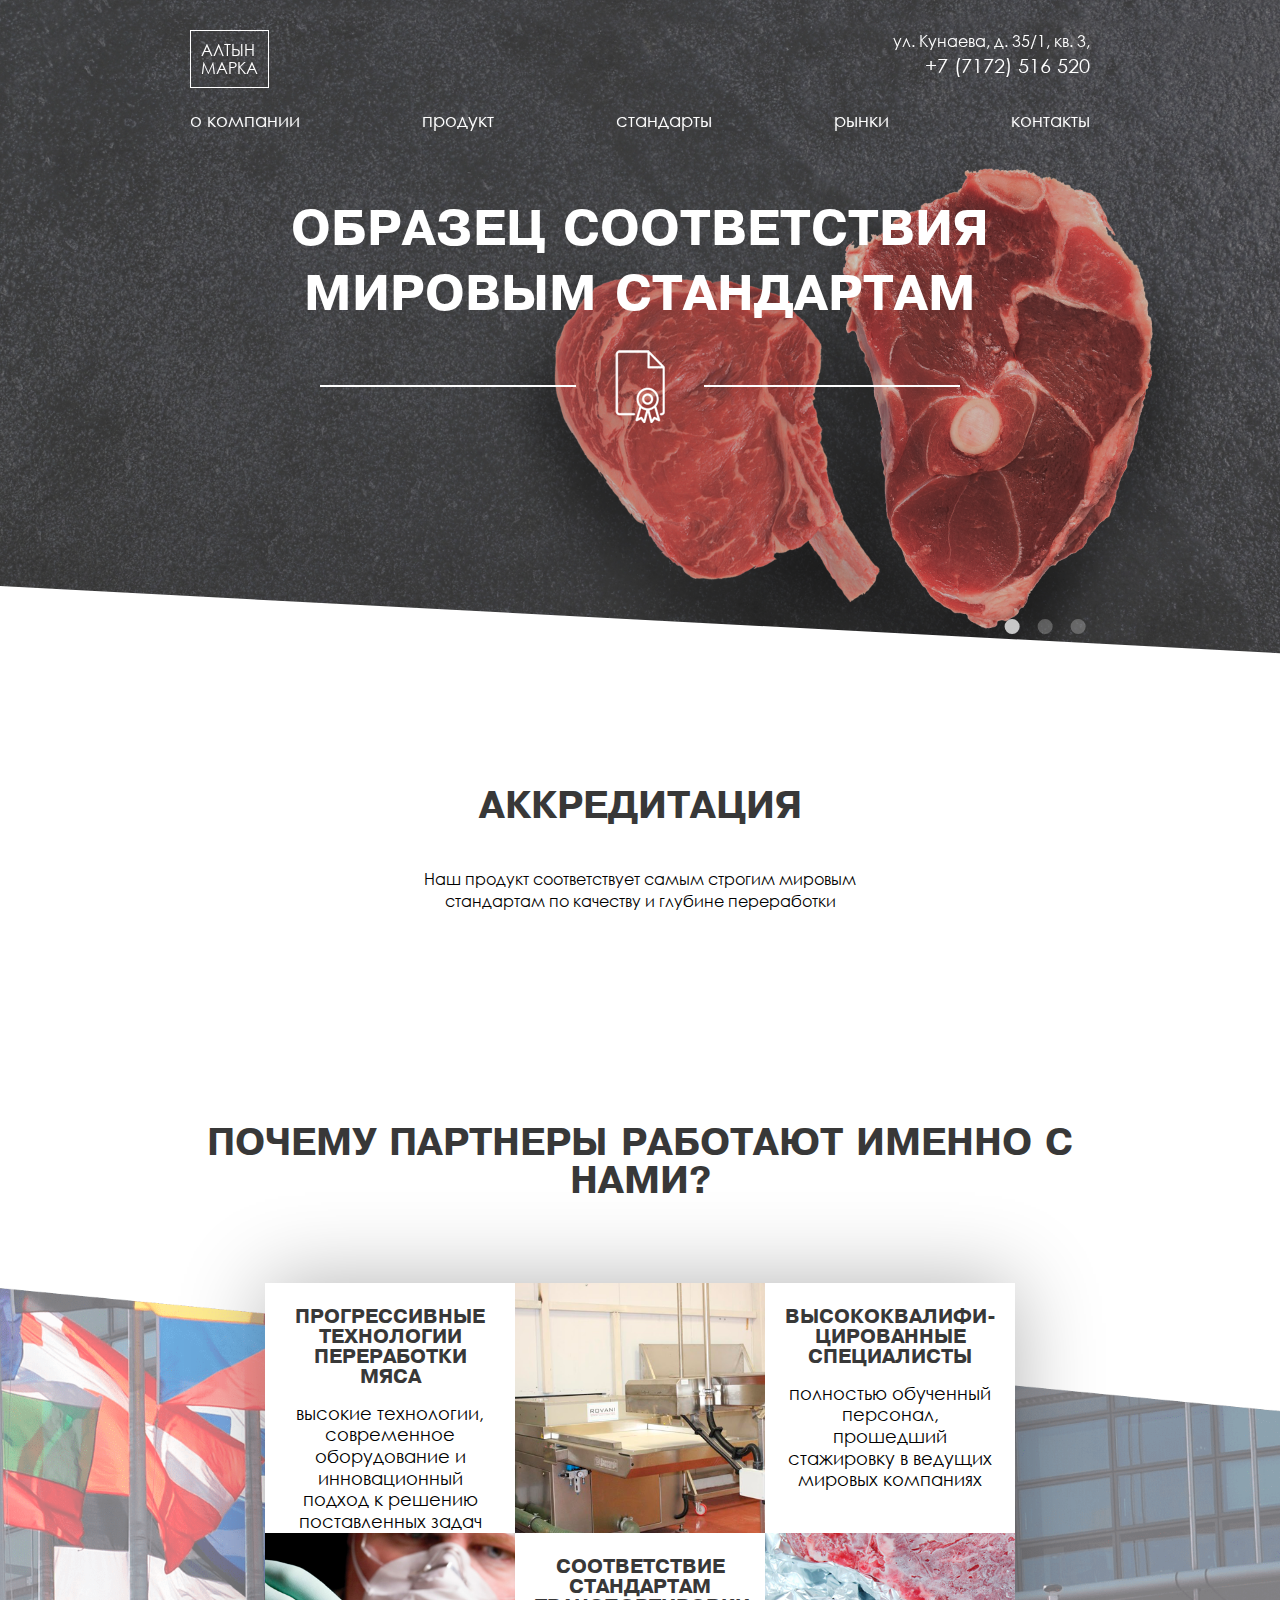
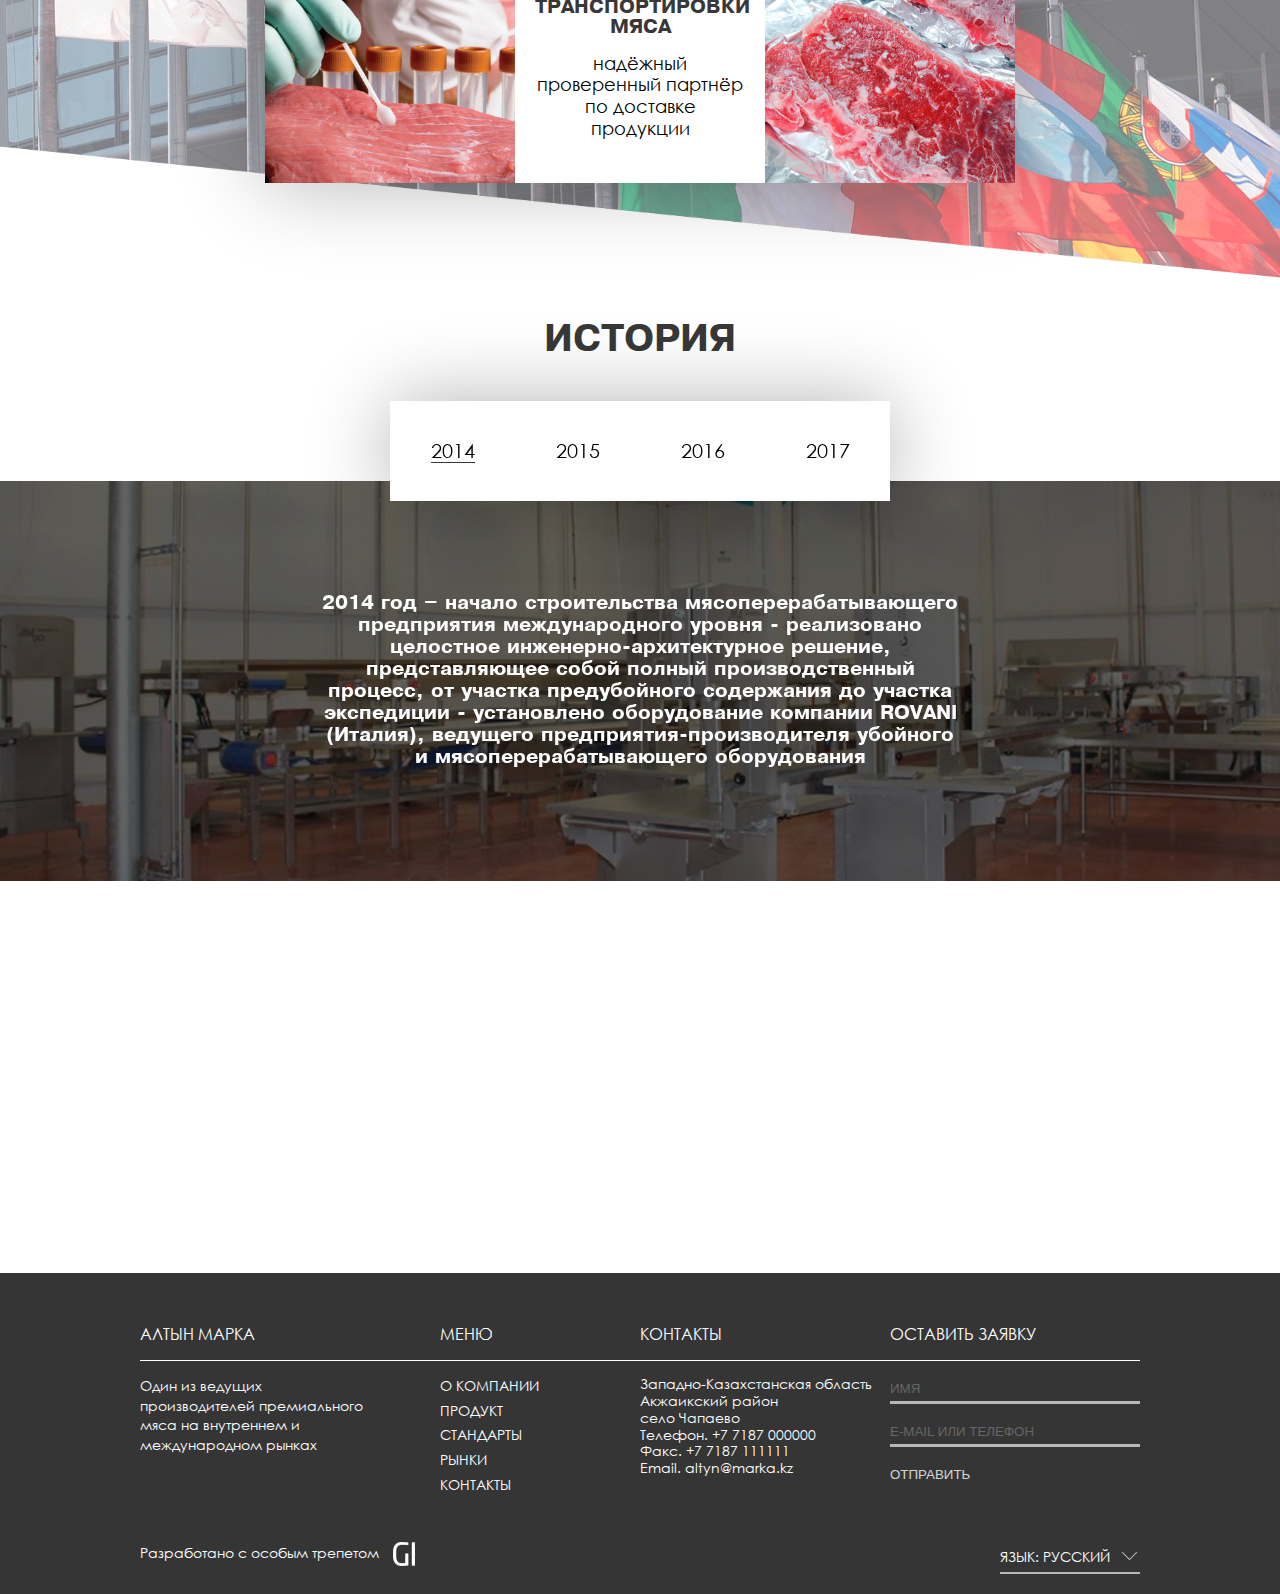
==== index.html @ d59d3e23 "stable version" ====
<!DOCTYPE html>
<!--[if lt IE 7 ]><html class="ie ie6" lang="en"> <![endif]-->
<!--[if IE 7 ]><html class="ie ie7" lang="en"> <![endif]-->
<!--[if IE 8 ]><html class="ie ie8" lang="en"> <![endif]-->
<!--[if (gte IE 9)|!(IE)]><!--><html lang="ru"> <!--<![endif]-->

<head>

	<meta charset="utf-8">

	<title>Алтын Марка</title>
	<meta name="description" content="">

	<link rel="shortcut icon" href="img/favicon/favicon.ico" type="image/x-icon">

	<meta http-equiv="X-UA-Compatible" content="IE=edge">
	<meta name="viewport" content="width=device-width, initial-scale=1, maximum-scale=1">

	<link rel="stylesheet" href="css/animate.css">
	
	<link rel="stylesheet" href="css/fonts.css">
	<link rel="stylesheet" href="css/main.css">
	<link rel="stylesheet" href="css/media.css">

	<script src="js/modernizr.js"></script>

</head>

<body>

    <div class="wrapper">
        <header>
            <div class="main-header-slider">
                <div style="background-image: url('img/main-header-bg-1.png');">
                    <h1>Образец соответствия <br>мировым стандартам</h1>
                    <div class="top-icon">
                        <div><img src="img/top-icon-1.png" alt="Образец соответствия мировым стандартам"></div>
                    </div>
                </div>
                <div style="background-image: url('img/main-header-bg-3.png');">
                    <h1>Естественные степные условия <br>разведения скота</h1>
                    <div class="top-icon">
                        <div><img src="img/top-icon-2.png" alt="Естественные степные условия разведения скота"></div>
                    </div>
                </div>
                <div style="background-image: url('img/main-header-bg-2.png');">
                    <h1>Свежеохлажденная ягнятина <br>в вакуумной упаковке и <br>европаллетах</h1>
                    <div class="top-icon">
                        <div><img src="img/top-icon-3.png" alt="Свежеохлажденная ягнятина в вакуумной упаковке и европаллетах"></div>
                    </div>
                </div>
            </div>
            <div class="main-header-panel">
                <div class="middle">
                    <div class="menu-wrap">
                        <nav class="mobile-menu">
                            <ul>
                                <li><a href="about.html">о компании</a></li>
                                <li><a href="product.html" class="active">продукт</a></li>
                                <li><a href="standards.html">стандарты</a></li>
                                <li><a href="exports.html">рынки</a></li>
                                <li><a href="contacts.html">контакты</a></li>
                            </ul>
                        </nav>
                    </div>
                    <div class="top-line clearfix">
                        <div class="top-mobile-btn"><a href="#" class="burger"></a></div>
                        <div class="top-logo">
                            <a href="index.html" class="logo">Алтын <br>Марка</a>
                        </div>
                        <div class="top-contacts">
                            <adress>
                                <span>ул. Кунаева, <span>д. 35/1, кв. 3,</span></span>
                                <span class="top-phone">+7 (7172) 516 520</span>
                            </adress>
                        </div>
                    </div>
                    <nav class="top-menu desk-menu">
                        <ul>
                            <li><a href="about.html">о компании</a></li>
                            <li><a href="product.html">продукт</a></li>
                            <li><a href="standards.html">стандарты</a></li>
                            <li><a href="exports.html">рынки</a></li>
                            <li><a href="contacts.html">контакты</a></li>
                        </ul>
                    </nav>
                    <!--
                    <div class="button-top"><a href="#" class="button">Каталог</a></div>
                    -->
                </div>
            </div>
        </header>
        <section class="accr">
            <h2>Аккредитация</h2>
            <div class="middle">
                <div class="our-product">
                    <p>Наш продукт соответствует самым строгим мировым стандартам по качеству и глубине переработки</p>
                    <a href="standards.html" class="button white-button wow bounceInUp">Посмотреть</a>
                </div>
            </div>
        </section>
        <section class="whywe">
            <div class="middle">
                <h2>Почему партнеры работают именно с нами?</h2>
            </div>
            <div class="whywe-bg">
                <div class="reasons clearfix">
                    <div class="white-item">
                        <h3>Прогрессивные 
                            технологии 
                            переработки мяса</h3>
                        <p>высокие технологии, современное оборудование и инновационный подход к решению поставленных задач</p>
                    </div>
                    <div class="pic-item"><img src="img/reason-1.png" alt="Единственный на рынке"></div>
                    <div class="white-item">
                        <h3>Высококвалифи-
                            цированные 
                            специалисты</h3>
                        <p>полностью обученный персонал, прошедший стажировку в ведущих мировых компаниях</p>
                    </div>
                    <div class="pic-item"><img src="img/reason-2.png" alt="Экологичность"></div>
                    <div class="white-item">
                        <h3>Соответствие 
                            стандартам 
                            транспортировки 
                            мяса</h3>
                        <p>надёжный проверенный партнёр по доставке продукции
                        </p>
                    </div>
                    <div class="pic-item"><img src="img/reason-3.png" alt="Контроль качества"></div>
                </div>
            </div>
        </section>
        <!--
        <section class="partners">
            <h2>Партнеры</h2>
            <div class="partners-slider-box">
                <div class="partners-slider">
                    <div><img src="img/partners-logo-test.png" alt=""><div class="comp-name"><div><span>Global Innovations</span></div></div></div>
                    <div><img src="img/partners-logo-test.png" alt=""><div class="comp-name"><div><span>Global Innovations</span></div></div></div>
                    <div><img src="img/partners-logo-test.png" alt=""><div class="comp-name"><div><span>Global Innovations</span></div></div></div>
                    <div><img src="img/partners-logo-test.png" alt=""><div class="comp-name"><div><span>Global Innovations</span></div></div></div>
                    <div><img src="img/partners-logo-test.png" alt=""><div class="comp-name"><div><span>Global Innovations</span></div></div></div>
                    <div><img src="img/partners-logo-test.png" alt=""><div class="comp-name"><div><span>Global Innovations</span></div></div></div>
                    <div><img src="img/partners-logo-test.png" alt=""><div class="comp-name"><div><span>Global Innovations</span></div></div></div>
                    <div><img src="img/partners-logo-test.png" alt=""><div class="comp-name"><div><span>Global Innovations</span></div></div></div>
                </div>
            </div>
        </section>
        -->
        <section class="history">
            <h2>История</h2>
            <div class="history-slider-box">
                <div class="history-slider">
                    <div style="background-image: url('img/history-2014.jpg');"><div><span>2014 год – начало строительства мясоперерабатывающего предприятия международного уровня
- реализовано целостное инженерно-архитектурное решение, представляющее собой полный производственный процесс, от участка предубойного содержания до участка экспедиции
- установлено оборудование компании ROVANI (Италия), ведущего предприятия-производителя убойного и мясоперерабатывающего оборудования
</span></div></div>
                    <div style="background-image: url('img/history-2015.jpg');"><div><span>Бойня ягнятины мощностью 1400 голов в сутки была запущена в марте 
2015 года и стала крупнейшей в Центральной Азии
- наш проект не имеет аналогов в Центральной Азии по технологической оснащённости, эффективности, уровню ветеринарного контроля, биологической и промышленной безопасности
- мы сосредоточились на нескольких ключевых направлениях: обучении и развитии персонала для повышения его эффективности, внедрение новой производственной системы, в основе которой лежит принцип непрерывных улучшений

</span></div></div>
                    <div style="background-image: url('img/history-2016.jpg');"><div><span>2016 год – Запуск собственного бренда мясной продукции – «Алтын марка©»
- дальнейшее развитие бренда
- расширение присутствия Компании, выход на новые экспортные рынки


</span></div></div>
                    <div style="background-image: url('img/history-2017.jpg');"><div><span>	Дальнейшее развитие производства
- продолжение реализации стратегии последовательного повышения глубины переработки и увеличения производства продукции 
с высокой добавленной стоимостью
- создание собственных откормочных площадок и репродукторов, которые должны оказать долгосрочное важнейшее влияние на развитие племенной базы экологического мясного овцеводства



</span></div></div>
                </div>
            </div>
        </section>
        <section class="skidka">
            <div class="middle wow pulse" data-wow-iteration="3">
                <p>При заказе стоимостью 20 000 тнг, <br>дарим Вам скидку <br>на следующий заказ 5% <br><br>+7 (7172) 516 520</p>
            </div>
        </section>
        <footer>
            <div class="footer-wrapper">
                <div class="bottom-line clearfix">
                    <div class="footer-box name-box footer-box-hidden">
                        <h4>Алтын марка</h4>
                        <p>Один из ведущих производителей премиального мяса на внутреннем и международном рынках</p>
                    </div>
                    <div class="footer-box menu-box">
                        <h4>Меню</h4>
                        <nav class="bottom-menu desk-menu">
                            <ul>
                                <li><a href="about.html">о компании</a></li>
                                <li><a href="product.html">продукт</a></li>
                                <li><a href="standards.html">стандарты</a></li>
                                <li><a href="exports.html">рынки</a></li>
                                <li><a href="contacts.html">контакты</a></li>
                            </ul>
                        </nav>
                    </div>
                    <div class="footer-box cont-box">
                        <h4>Контакты</h4>
                        <address>
                            Западно-Казахстанская область <br>
                            Акжаикский район <br>
                            село Чапаево <br>
                            Телефон. +7 7187 000000 <br>
                            Факс. +7 7187 111111 <br>
                            Email. altyn@marka.kz
                        </address>
                    </div>
                    <div class="footer-box form-box footer-box-hidden">
                        <h4>Оставить заявку</h4>
                        <input type="text" placeholder="ИМЯ">
                        <input type="text" placeholder="E-MAIL ИЛИ ТЕЛЕФОН">
                        <input type="submit" value="ОТПРАВИТЬ">
                    </div>

                </div>
               <div class="created-line clearfix">
                    <div class="created-line-box-left">Разработано с особым трепетом <a href="http://ginnova.kz"><img src="img/gi-logo.png" alt="Разработано с особым трепетом. Global Innovationsmain"></a></div>
                    <div class="created-line-box-right">
                        <div class="select-lang">
                            <span class="select-lang-tick">
                                 <div class="select-lang-menu">
                                     <div class="language-menu">Русский</div>
                                     <div class="language-menu">English</div>
                                 </div>
                                    <div class="selected-language">Язык: русcкий</div>
                            </span>
                        </div>
                    </div>
                </div>
            </div>
        </footer>
    </div>

    <div class="loader">
        <div class="loader_inner"></div>
    </div>
	<!--[if lt IE 9]>
	<script src="js/es5-shim.min.js"></script>
	<script src="js/html5shiv.min.js"></script>
	<script src="js/html5shiv-printshiv.min.js"></script>
	<script src="js/respond.min.js"></script>
	<![endif]-->

	<script src="js/jquery-1.11.2.min.js"></script>
    <script src="js/slick.min.js"></script>
    <script src="js/wow.min.js"></script>
    <script>new WOW().init();</script>
	<script src="js/common.js"></script>
	<script src="js/selectlanguage.js"></script>
	
</body>
</html>
---- css/fonts.css ----
@font-face {
	font-family: "Century Gothic";
	src: url("../fonts/GOTHIC.ttf") format("truetype");
	font-style: normal;
	font-weight: normal;
}
@font-face {
	font-family: "Pragmatica Bold";
	src: url("../fonts/Pragmatica Bold.ttf") format("truetype");
	font-style: normal;
	font-weight: normal;
}
---- css/main.css ----
html, body, div, span, applet, object, iframe,
h1, h2, h3, h4, h5, h6, p, blockquote, pre,
a, abbr, acronym, address, big, cite, code,
del, dfn, em, img, ins, kbd, q, s, samp,
small, strike, strong, sub, sup, tt, var,
b, u, i, center,
dl, dt, dd, ol, ul, li,
fieldset, form, label, legend,
table, caption, tbody, tfoot, thead, tr, th, td,
article, aside, canvas, details, embed,
figure, figcaption, footer, header, hgroup,
menu, nav, output, ruby, section, summary,
time, mark, audio, video {
	margin: 0;
	padding: 0;
	border: 0;
	font-size: 100%;
	font: inherit;
	vertical-align: baseline;
}
/* HTML5 display-role reset for older browsers */
article, aside, details, figcaption, figure,
footer, header, hgroup, menu, nav, section {
	display: block;
}
ol, ul {
	list-style: none;
}
blockquote, q {
	quotes: none;
}
blockquote:before, blockquote:after,
q:before, q:after {
	content: '';
	content: none;
}
table {
	border-collapse: collapse;
	border-spacing: 0;
}
*::-webkit-input-placeholder {
	color: #666;
	opacity: 1;
}
*:-moz-placeholder {
	color: #666;
	opacity: 1;
}
*::-moz-placeholder {
	color: #666;
	opacity: 1;
}
*:-ms-input-placeholder {
	color: #666;
	opacity: 1;
}

html.js .loader {
	background: none repeat scroll 0 0 #ffffff;
	bottom: 0;
	height: 100%;
	left: 0;
	position: fixed;
	right: 0;
	top: 0;
	width: 100%;
	z-index: 9999;
}
html.js .loader_inner {
	background: #fff url("../img/preloader.gif") no-repeat center center;
	background-size: cover;
	height: 128px;
	width: 128px;
	margin-top: -64px;
	margin-left: -64px;
	left: 50%;
	top: 50%;
	position: fixed;
}

body {
	font-family: sans-serif;
	font-size: 100%;
	min-width: 278px;
	position: relative;
	line-height: 1.4;
	font-family: "Century Gothic", sans-serif;
	overflow-x: hidden;
}
/* Clearfix hack by Nicolas Gallagher: http://nicolasgallagher.com/micro-clearfix-hack/ */
.clearfix:before,
.clearfix:after {
	display: table;
	content: " ";
}
.clearfix:after {
	clear: both;
}

/*Start Main Styles*/
h1 {
	color:#fff;
	text-align: center;
	text-transform: uppercase;
	font-family:"Pragmatica Bold", Helvetica, sans-serif;
	font-size:50px;
	line-height: 1.3;
}
h2 {
	font-size: 38px;
	color: #383838;
	margin: 40px 0;
	line-height:1;
	text-align: center;
	text-transform: uppercase;
	font-family:"Pragmatica Bold", Helvetica, sans-serif;
}
h3 {
    font-size: 20px;
    font-family:"Pragmatica Bold", Helvetica, sans-serif;
    line-height: 1;
    text-transform: uppercase;
    margin:20px 0;
    color: #383838;
}
header {
	position: relative;
}
.middle {
	max-width:900px;
	margin: 0 auto;
    padding: 0 20px;
	position: relative;
	z-index: 1;
}
.wrapper {
	width: 100%;
}
.main-header-panel	{
	position:absolute;
    top: 0;
    left: 0;
    width: 100%;
    height: 100%;
    z-index:10;
    overflow: hidden;
}
.main-header-panel::after {
    content:'';
    width: 110%;
    height: 500px;
    position: absolute;
    bottom: -420px;
    transform: rotate(3deg);
    left: -5%;
    background-color: #fff;
}
.top-line {
	padding-top: 30px;
    position: relative;
    z-index: 20;
}
.top-logo {
	width: 20%;
	float: left;
    position: relative;
    z-index: 1;
}
.top-contacts {
	width: 80%;
	float: left;
	text-align: right;
    -webkit-box-sizing: border-box;
    -moz-box-sizing: border-box;
    box-sizing: border-box;
}
.logo {
	display: inline-block;
	text-decoration: none;
	line-height: 18px;
	padding:10px;
	border:1px solid #fff;
	color: #fff;
	text-transform: uppercase;
}
.top-contacts {
	color:#fff;
}
.top-contacts span {
	display: block;
}
.top-contacts span span{
    display: inline-block;
}
.top-phone {
	font-size: 20px;
    color: #fff;
    text-decoration: none;
}
.top-menu {
	margin: 20px auto 60px;
}
nav.top-menu ul {
	display: -webkit-box;
	display: -moz-box;
	display: -ms-flexbox;
	display: -webkit-flex;
	display: flex;
	justify-content: space-between;
}
nav.top-menu ul li {
	display: inline-block;
}
nav.top-menu a{
	color: #ffffff;
	text-decoration: none;
	font-size: 18px;
    position: relative;
    display: inline-block;
    outline: none;
    text-shadow: 0 0 1px rgba(255,255,255,0.3);
}
nav a:hover,
nav a:focus {
    outline: none;
}
/* Effect 1: Brackets */
nav.desk-menu a::before,
nav.desk-menu a::after {
    display: inline-block;
    opacity: 0;
    -webkit-transition: -webkit-transform 0.3s, opacity 0.2s;
    -moz-transition: -moz-transform 0.3s, opacity 0.2s;
    transition: transform 0.3s, opacity 0.2s;
}
nav.desk-menu a::before {
    position: absolute;
    content: '[';
    -webkit-transform: translateX(5px);
    -moz-transform: translateX(5px);
    transform: translateX(5px);
}
nav.desk-menu a::after {
    position: absolute;
    content: ']';
    -webkit-transform: translateX(-10px);
    -moz-transform: translateX(-10px);
    transform: translateX(-10px);
}
nav.desk-menu a:hover::before,
nav.desk-menu a:focus::before {
    opacity: 1;
    -webkit-transform: translateX(-15px);
    -moz-transform: translateX(-15px);
    transform: translateX(-15px);
}
nav.desk-menu a:hover::after,
nav.desk-menu a:focus::after {
    opacity: 1;
    -webkit-transform: translateX(5px);
    -moz-transform: translateX(5px);
    transform: translateX(5px);
}
.top-icon {
	margin: 20px 0;
	text-align: center;
	position: relative;
}
.top-icon>div::before, .top-icon>div::after {
	content: '';
	width:20%;
	height:2px;
	background-color: #ffffff;
	position: absolute;
	top:48%;
	left:25%;
}
.top-icon>div::after {
	left:auto;
	right:25%;
}
.top-icon img {
	vertical-align: bottom;
}
.button {
	min-width: 150px;
	max-width: 200px;
	display: block;
	margin: 0 auto;
	text-align: center;
	text-decoration: none;
	padding: 12px 0;
	border: 1px solid #fff;
	font-size: 18px;
	line-height: 1;
	background: #fff;
	color: #37474f;
	vertical-align: middle;
	position: relative;
	z-index: 1;
	-webkit-backface-visibility: hidden;
	-moz-osx-font-smoothing: grayscale;
	overflow: hidden;
	-webkit-transition: color 0.3s;
	transition: color 0.3s;
}
.button::before,
.button::after {
	content: '';
	position: absolute;
	height: 100%;
	width: 100%;
	bottom: 100%;
	left: 0;
	z-index: -1;
	-webkit-transition: -webkit-transform 0.3s;
	transition: transform 0.3s;
	-webkit-transition-timing-function: cubic-bezier(0.75, 0, 0.125, 1);
	transition-timing-function: cubic-bezier(0.75, 0, 0.125, 1);
}
.button::before {
	background: rgba(56,56,57,.5);
}
.button::after {
	background: #383839;
}
.button:hover {
	color: #fff;
}
.button:hover::before,
.button:hover::after {
	-webkit-transform: translate3d(0, 100%, 0);
	transform: translate3d(0, 100%, 0);
}
.button:hover::after {
	-webkit-transition-delay: 0.175s;
	transition-delay: 0.175s;
}
.white-button {
	border-color:#37474f;
	margin:40px auto;
}
.accr {
	padding:50px 0;
}
.our-product {
	width:450px;
	margin: 0 auto;
	text-align: center;
}
.whywe {
	position: relative;
}
.whywe h2 {
	margin: 40px 0 80px;
}
.whywe-bg {
	background: #fff url("../img/whywe-bg.png") no-repeat center;
	-webkit-background-size:cover;
	background-size:cover;
	height: 600px;
	z-index: 0;
	width:100%;
}
.reasons {
	width: 750px;
	margin: 0 auto;
	box-shadow: 0 0px 80px 0 rgba(0, 0, 0, .3);
}
.white-item, .pic-item {
	float: left;
	width:250px;
	height:250px;
	text-align: center;
	-webkit-box-sizing: border-box;
	-moz-box-sizing: border-box;
	box-sizing: border-box;
}
.white-item {
	background-color: #ffffff;
	padding: 25px 20px;
}
.white-item h3 {
	color: #383838;
	font-size:20px;
	font-family:"Pragmatica Bold", Helvetica, sans-serif;
	text-transform: uppercase;
	line-height: 1;
	margin:0 0 15px 0;
}
.white-item p {
	line-height: 1.2;
	font-size: 18px;
}
.pic-item img {
	max-width:100%;
}
.partners {
	margin: 100px 0 150px;
}

/*slick*/
.partners-slider-box {
	width: 600px;
	margin: 0 auto;
}

.slick-next, .slick-prev{
    display: none !important;
}
.slick-next:after, .slick-prev:after{
    display: none !important;
}

button.slick-prev, button.slick-next {
	width: 70px;
	height: 120px;
	position: absolute;
	left: -70px;
	top:0;
	background: none;
	text-indent: -9999px;
	overflow: hidden;
	cursor: pointer;
	outline: none;
	border: none;
}
button.slick-next {
	left:auto;
	right:-70px;
}
button.slick-prev::after,
button.slick-next::after {
	content:'';
	display: block;
	position: absolute;
	top: calc(50% - 15px);
	left:10px;
	width: 30px;
	height:30px;
	border-left:2px solid #383838;
	border-bottom:2px solid #383838;
	-webkit-transform: rotate(45deg);
	-moz-transform: rotate(45deg);
	-ms-transform: rotate(45deg);
	-o-transform: rotate(45deg);
	transform: rotate(45deg);
}
button.slick-next::after {
	left:auto;
	right: 10px;
	border-left:none;
	border-bottom:none;
	border-top:2px solid #383838;
	border-right:2px solid #383838;
}
.slick-slider {
	position: relative;
	display: block;
	box-sizing: border-box;
	-webkit-user-select: none;
	-moz-user-select: none;
	-ms-user-select: none;
	user-select: none;
	-webkit-touch-callout: none;
	-khtml-user-select: none;
	-ms-touch-action: pan-y;
	touch-action: pan-y;
	-webkit-tap-highlight-color: transparent;
}
.slick-list {
	position: relative;
	display: block;
	overflow: hidden;
	margin: 0;
	padding: 0;
}
.slick-list:focus {
	outline: none;
}
.slick-list.dragging {
	cursor: pointer;
	cursor: hand;
}
.slick-slider .slick-track,
.slick-slider .slick-list {
	-webkit-transform: translate3d(0, 0, 0);
	-moz-transform: translate3d(0, 0, 0);
	-ms-transform: translate3d(0, 0, 0);
	-o-transform: translate3d(0, 0, 0);
	transform: translate3d(0, 0, 0);
}
.slick-track {
	position: relative;
	top: 0;
	left: 0;
	display: block;
}
.slick-track:before,
.slick-track:after {
	display: table;
	content: '';
}
.slick-track:after {
	clear: both;
}
.slick-loading .slick-track {
	visibility: hidden;
}
.comp-name {
	opacity:0;
	position: absolute;
	top:0;
	left:0;
	width:100%;
	height:100%;
	color:#fff;
	padding: 15px;
	line-height: 1.2;
	-webkit-box-sizing: border-box;
	-moz-box-sizing: border-box;
	box-sizing: border-box;
	background-color: rgba(0,0,0,.6);
	-webkit-transition: all .3s;
	-moz-transition: all .3s ;
	-ms-transition: all .3s ;
	-o-transition: all .3s ;
	transition: all .3s ;
}
.comp-name>div {
	border:1px solid #fff;
	height: 100%;
	display: -webkit-box;
	display: -moz-box;
	display: -ms-flexbox;
	display: -webkit-flex;
	display: flex;
	align-items: center;
    justify-content:center;
}
.slick-slide {
	position: relative;
	display: none;
	float: left;
	min-height: 1px;
	border: 1px solid #383838;
	margin: 0 5px;
	height: 120px;
	text-align: center;
	cursor: pointer;
}
.slick-slide:hover .comp-name {
	opacity: 1;
}
.slick-slide img {
	display: block;
	margin: 0 auto;
}
.slick-slide.slick-loading img {
	display: none;
}
.slick-slide.dragging img {
	pointer-events: none;
}
.slick-initialized .slick-slide {
	display: block;
}
.slick-loading .slick-slide {
	visibility: hidden;
}
.slick-arrow.slick-hidden {
	display: none;
}
.slick-dots {
	width: 500px;
	height:100px;
	position: absolute;
	top: 0;
	left: calc(50% - 250px);
	background: #fff;
	box-shadow: 0 0px 80px 0 rgba(0, 0, 0, .3);
	display: -webkit-box;
	display: -moz-box;
	display: -ms-flexbox;
	display: -webkit-flex;
	display: flex !important;
	justify-content:space-around;
	align-items: center;
}
.slick-dots li {
    position: relative;
}
.slick-dots li button {
	background: none;
	border:0;
	outline:0;
	cursor: pointer;
	font-size: 20px;
	padding: 0;
	font-family:"Century Gothic", sans-serif;
}
.main-header-slider .slick-dots {
    bottom: 50px;
    top: auto;
    right: calc(50% - 450px);
    left: auto;
    width: 100px;
    height: 50px;
    background: none;
    box-shadow: none;
    z-index: 100;
}
.main-header-slider .slick-dots li button {
    font-size: 0;
    line-height: 0;
    display: block;
    width: 20px;
    height: 20px;
    padding: 5px;
    cursor: pointer;
    color: transparent;
    border: 0!important;
    outline: none;
    background: transparent;
}
.main-header-slider .slick-dots li button::before {
    font-size: 50px;
    line-height: 20px;
    position: absolute;
    top: 0px;
    left: 0px;
    width: 20px;
    height: 20px;
    content: "•";
    text-align: center;
    opacity: 0.25;
    color: white;
    -webkit-font-smoothing: antialiased;
}
.main-header-slider .slick-dots li.slick-active button:before {
    opacity: .75;
}
.slick-dots li.slick-active button{
    border-bottom:1px solid #383838;
}
.history-slider {
	padding-top: 80px;
}
.history-slider .slick-slide {
    margin: 0;
    border: none;
    background-position: center center;
    -webkit-background-size: cover;
    background-size: cover;
    height: 400px;
    cursor: auto;
}
.history-slider .slick-slide img{
	display: inline-block;
	margin: 0 auto;
	width: 100%;
	vertical-align: bottom;
}
.history-slider .slick-slide>div{
	position: absolute;
	top:0;
	left: 25%;
	width:50%;
	height:100%;
	display: -webkit-box;
	display: -moz-box;
	display: -ms-flexbox;
	display: -webkit-flex;
	display: flex;
	justify-content: center;
	align-items: center;
}
.history-slider .slick-slide>div span{
	color:#fff;
	line-height: 1.1;
	font-size: 20px;
	font-family:"Pragmatica Bold", Helvetica, sans-serif;
}
.history-slider button.slick-prev {
    left:26%;
    top:-10px;
}
.history-slider button.slick-next {
    right:26%;
    top:-10px;
}
.main-header-slider .slick-slide{
    margin: 0;
    border:none;
    background-position: center center;
    -webkit-background-size:cover;
    background-size:cover;
    height:700px;
    cursor:auto;
}
.main-header-slider h1 {
    margin: 200px 0 20px;
}
.main-header-panel .button {
    margin:380px auto 0;
}
/*history section*/
.skidka {
	padding: 100px 0;
}
.skidka p{
	color: #383838;
	text-align: center;
	font-size: 32px;
	line-height: 1.2;
	font-family:"Pragmatica Bold", Helvetica, sans-serif;
}
footer {
	background-color: #353535;
}
.footer-wrapper {
    width: 90%;
    max-width: 1000px;
    margin: 0 auto;
    padding: 50px 0 0;
    color:#fff;
}
.footer-wrapper h4{
    color:#fff;
    text-transform: uppercase;
    display: block;
    border-bottom: 1px solid #fff;
    padding-bottom: 15px;
    margin-bottom: 15px;
}
.footer-box {
    float: left;
    width:25%;
}
.name-box {
    width: 30%;
}
.menu-box {
    width: 20%;
}
.name-box p{
    font-size: 14px;
    padding-right: 70px;
}
.cont-box address{
    font-size: 14px;
    line-height:1.2em;
}
nav.bottom-menu a {
    color:#fff;
    text-decoration: none;
    text-transform: uppercase;
    display: block;
    margin-bottom: 5px;
    font-size: 14px;
}
.form-box input{
    position: relative;
    width: 100%;
    background: none;
    border: none;
    outline: none;
    border-bottom: 3px solid #B8B8B8;
    padding: 5px 0;
    margin-bottom: 15px;
    color: rgba(255, 255, 255, 0.5);
}
.form-box input[type=submit] {
    border:none;
    cursor: pointer;
    text-align: left;
    color:rgba(255, 255, 255, 0.8);
}
.created-line {
    padding:40px 0 20px;
}
.created-line img {
    vertical-align: middle;
    margin-left: 10px;
}
.created-line>div {
    color: #ffffff;
    font-size: 14px;
    float: left;
    width: 50%;
}
.select-lang {
    text-align: right;
    width: 100%;
    position: relative;
}




.select-lang-tick{
    position: relative;
}
.select-lang-menu{
    position: absolute;
    
    display: none;
    
    top: -40px;
    text-align: center;
    
    width: 140px;
    height: 40px;
    background: #353535;
    
    border: 2px solid #666; 
    
}



.select-lang-tick:after {
    content:'';
    width:10px;
    height:10px;
    position: absolute;
    right:5px;
    top:5px;
    border-left:1px solid #B8B8B8;
    border-bottom:1px solid #B8B8B8;
    -webkit-transform: rotate(-45deg);
    -moz-transform: rotate(-45deg);
    -ms-transform: rotate(-45deg);
    -o-transform: rotate(-45deg);
    transform: rotate(-45deg);
    transition: all 0.07s linear;
}
.select-lang-tick-reverse:after{
    top:12px;
    -webkit-transform: rotate(135deg);
    -moz-transform: rotate(135deg);
    -ms-transform: rotate(135deg);
    -o-transform: rotate(135deg);
    transform: rotate(135deg);
}
.select-lang span{
    border-bottom: 2px solid #B8B8B8;
    padding: 5px 0;
    display: inline-block;
    width:140px;
    text-transform: uppercase;
    text-align: left;
    cursor: pointer;
}
.about-us-header-bg	{
    background: #fff url("../img/about-us-header-bg.png") no-repeat center bottom;
    -webkit-background-size:cover;
    background-size:cover;
    height: 700px;
}
.about-h1 {
    margin:120px 0 0;
}
.about {
    padding:100px 0;
}
.about-wrapper {
    width: 1000px;
    margin: 0 auto;
}
.about-wrapper ul {
    position: relative;
}
.about-wrapper ul::after {
    content: '';
    display: block;
    width:2px;
    height: 100%;
    position: absolute;
    left:calc(50% - 1px);
    top:0;
    background-color: #b7b7b7;
}
.about-wrapper ul li {
    font-size: 14px;
}
.left-box, .right-box {
    width:500px;
    padding:0 40px 0 0;
    position: relative;
    -webkit-box-sizing: border-box;
    -moz-box-sizing: border-box;
    box-sizing: border-box;
}
.right-box {
    padding:0 0 0 40px;
    float: right;
}
.about-img {
    width:120px;
    height:120px;
    float: left;
    box-shadow: 0 0px 50px 0 rgba(0, 0, 0, .4);
}
.about-img img {
    max-width:100%;
}
.about-descr {
    float: left;
    width:340px;
    line-height: 1;
    padding:0 0 0 15px;
    -webkit-box-sizing: border-box;
    -moz-box-sizing: border-box;
    box-sizing: border-box;
}
.about-descr h3 {
    font-family:"Pragmatica Bold", Helvetica, sans-serif;
    font-size: 19px;
    margin-bottom: 10px;
    color:#000;
    text-transform: uppercase;
}
.left-box .about-descr {
    text-align: right;
    padding:0 15px 0 0;
    color:#535353;
}
.left-box .about-img {
    float: right;
}
.left-box .gray-circle,
.right-box .gray-circle {
    display: block;
    width:12px;
    height: 12px;
    position: absolute;
    right:-6px;
    top:0;
    background-color: #b7b7b7;
    -webkit-border-radius:50%;
    -moz-border-radius:50%;
    border-radius:50%;
}
.right-box .gray-circle {
    right: auto;
    left:-6px;
}

/* Standards styles */
.standards-header-bg	{
    background: #fff url("../img/main-header-bg-1.png") no-repeat center bottom;
    -webkit-background-size:cover;
    background-size:cover;
    height: 700px;
}
.warranty {
    background-color: #e2e2e2;
    padding: 50px;
}
.big-middle {
    max-width: 1000px;
    width: 100%;
    margin: 0 auto;
}
.warr-left {
    width: 50%;
    float: left;
    -webkit-box-sizing: border-box;
    -moz-box-sizing: border-box;
    box-sizing: border-box;
}
.warr-right {
    width: 50%;
    float: left;
}
.warr-right img {
    max-width:100%;
    vertical-align: middle;
}
.item-holder {
    display: inline-block;
    margin: 0 0 0 20px;
}
.item-holder:nth-child(1) {
    width:72px;
}
.item-holder:nth-child(2) {
    width:74px;
}
.item-holder:nth-child(3) {
    width:150px;
}
.item-holder:nth-child(4) {
    width:84px;
}
.standards {
    background-color:#ececec;
    padding:0 0 100px 0;
}
.level-1 {
    background-color:#E2E2E2;
    position: relative;
    margin-bottom: 50px;
    padding-top: 50px;
}
.l1-left {
    width: 70%;
    float: left;
}
.l1-right {
    width: 30%;
    float: left;
}
.gray-rect {
    width:50%;
    height:50px;
    position: absolute;
    bottom:-50px;
    right:0;
    background-color:#E2E2E2;
    z-index: 0;
}
.meat-box,
.tech-box {
    width:64%;
    margin-left: 30px;
    background: #C3C3C3;
    position: relative;
}
.tech-box {
    width: 38%;
}
.meat-pic,
.tech-pic {
    width:320px;
    padding:30px 0 40px 0;
    position: relative;
    left:-30px;
}
.tech-pic {
    width: 270px;
}
.standards img{
    max-width:100%;
    vertical-align:middle;
}
.meat-text {
    width: 300px;
    position: absolute;
    top: calc(50% - 115px);
    right: -180px;
}
.tech-text {
    width: 350px;
    position: absolute;
    top: calc(50% - 130px);
    right: -255px;
}
.halal-box {
    height: 340px;
    position: relative;
    z-index: 1;
}
.halal-pic {
    position: relative;
    margin-bottom: 40px;
    background-color: #c3c3c3;
}
.halal-pic:after {
    content:'';
    width:75%;
    height:20px;
    position: absolute;
    bottom: -20px;
    left:16%;
    background-color:#E2E2E2;
}
.meat-box {
    -webkit-transition: all .8s cubic-bezier(.15,.66,.29,1.02);
    -moz-transition: all .8s cubic-bezier(.15,.66,.29,1.02);
    -ms-transition: all .8s cubic-bezier(.15,.66,.29,1.02);
    -o-transition: all .8s cubic-bezier(.15,.66,.29,1.02);
    transition: all .8s cubic-bezier(.15,.66,.29,1.02);
}
.halal-box {
    -webkit-transition: all 3s cubic-bezier(.29,.85,.26,.94);
    -moz-transition: all 3s cubic-bezier(.29,.85,.26,.94);
    -ms-transition: all 3s cubic-bezier(.29,.85,.26,.94);
    -o-transition: all 3s cubic-bezier(.29,.85,.26,.94);
    transition: all 3s cubic-bezier(.29,.85,.26,.94);
}
.tech-box {
    -webkit-transition: all 1s cubic-bezier(.15,.66,.29,1.02);
    -moz-transition: all 1s cubic-bezier(.15,.66,.29,1.02);
    -ms-transition: all 1s cubic-bezier(.15,.66,.29,1.02);
    -o-transition: all 1s cubic-bezier(.15,.66,.29,1.02);
    transition: all 1s cubic-bezier(.15,.66,.29,1.02);
}
.standards h3 {
    font-weight: bold;
    font-size:20px;
    margin-bottom: 20px;
    text-transform: uppercase;
}
.features {
    background-color: #ececec;
    text-align: center;
    padding:100px 0;
}
.features div {
    -webkit-box-sizing: border-box;
    -moz-box-sizing: border-box;
    box-sizing: border-box;
}
.features h4 {
    font-weight: bold;
    margin-bottom: 20px;
}
.conditions {
    float: left;
    width: 50%;
    padding: 0 10px;
}
.charac {
    float: left;
    width: 50%;
    padding: 0 10px;
    border-left:2px solid #C3C3C3;
}
/* Products styles */
.product-header-bg	{
    background: #fff url("../img/main-header-bg-4.png") no-repeat center bottom;
    -webkit-background-size:cover;
    background-size:cover;
    height: 700px;
    position: relative;
}
.product-header-bg .top-icon>div::before {
    left:22%;
}
.product-header-bg .top-icon>div::after {
    right:22%;
}
.dark-panel {
    background-color: #333;
    color: #fff;
    padding:30px 50px;
    position: relative;
    top: -50px;
    left:calc(50% - 500px);
    max-width:900px;
    text-align: center;
}
.advantages {
    padding: 100px 0;
}
.advantages img{
    max-width: 100%;
    vertical-align: middle;
}
.advantage-block {
    width:1000px;
    margin:0 auto 150px;
    position: relative;
}
.advantage-block:last-child {
    margin:0 auto;
}
.advnt-txt {
    width:75%;
    margin-top: 10px;
    padding: 50px 190px 50px 50px;
    position: relative;
    -webkit-box-sizing: border-box;
    -moz-box-sizing: border-box;
    box-sizing: border-box;
}
.advnt-txt h2 {
    margin: 0 0 20px 0;
    text-align: left;
    font-size: 30px;
}
.pic-block {
    position: absolute;
    top: 10px;
    right: 20px;
    background-color: #d8d8d8;
    width:350px;
}
.pic-block img {
    display: block;
    position: relative;
    top:-20px;
    right:-20px;
}
.num-block {
    display: block;
    position: absolute;
    bottom:0;
    right:40px;
    border-right:3px solid #717171;
    border-bottom:3px solid #717171;
    width:30px;
    height:30px;
}
.num-block span{
    font-family:"Pragmatica Bold", Helvetica, sans-serif;
    font-size: 30px;
    line-height: 1em;
    display: block;
    position: absolute;
    bottom: 12px;
    right: 15px;
}
.lonely-title {
    position: absolute;
    top:-10px;
    left:50%;
    color:#ababab;
    text-transform: uppercase;
    font-size: 20px;
    font-style: italic;
}
.lines-block {
    position: absolute;
    left:0;
    right:0;
    top:0;
    bottom:0;
}
.line-1, .line-2, .line-3, .line-4, .line-dark {
    position: absolute;
    background-color: #D8D8D8;
    -webkit-transition: all .3s linear;
    -moz-transition: all .3s linear;
    -ms-transition: all .3s linear;
    -o-transition: all .3s linear;
    transition: all .3s linear;
}
.line-1 {
    width: 0;
    height: 10px;
    right:60%;
    top:0;
    overflow: hidden;
}
.line-2 {
    width:10px;
    height:0;
    left:0;
    top:0;
}
.line-3 {
    width:0;
    height:10px;
    bottom:0;
    left:0;
}
.line-4 {
    width:10px;
    height:0;
    right:0;
    bottom:0;
}
.line-dark {
    width:75px;
    height:10px;
    right:0;
    top:0;
    background-color: #717171;
}

/* Right Product styles */
.right .num-block span{
    left:15px;
}
.right .advnt-txt{
    float: right;
    padding:50px 50px 50px 190px;
}
.right .pic-block {
    left:20px;
    right:auto;
}
.right .pic-block img {
    left:-20px;
}
.right .num-block {
    left:40px;
    border-left:3px solid #717171;
    border-right:none;
}
.right .line-1 {
    left:60%;
}
.right .line-2 {
    right:0;
    left: auto;
}
.right .line-3 {
    right:0;
    left: auto;
}
.right .line-4 {
    left: 0;
}
.right .line-dark {
    left: 0;
}
.right .lonely-title {
    right:50%;
    left:auto;
}

/* Export styles */
.export-header-bg {
    background: #fff url("../img/main-header-bg-5.png") no-repeat center bottom;
    -webkit-background-size:cover;
    background-size:cover;
    height: 700px;
}
.regions {
    padding: 30px 0 50px;
}
.reg-article {
    width:600px;
    margin: 0 auto;
    text-align: center;
}
.maps-bg {
    padding: 50px 0 100px;
    background: url("../img/export-bg.png");
}
.diagram-box {
    width: 45%;
    padding:0 20px 15px;
    background-color: #fff;
    float: left;
    -webkit-box-sizing: border-box;
    -moz-box-sizing: border-box;
    box-sizing: border-box;
}
.map-box {
    width: 55%;
    float: left;
    position: relative;
}
.export img {
    max-width:100%;
}
.destination {
    width: 180px;
    height: 280px;
    padding:0 25px;
    position: absolute;
    right:-40px;
    top:calc(50% - 140px);
    background-color: #d8d8d8;
}
.destination h4 {
    margin-top: 15px;
    font-size: 16px;
    font-family:"Pragmatica Bold", Helvetica, sans-serif;
    text-transform: uppercase;
    line-height: 1.2em;
}
.oneof-dest:first-child{
    border:none
}
.oneof-dest {
    border-top:1px solid #000;
}
.dest-3ico {
    width:100px;
    height:26px;
    margin: 10px 0 15px;
    background: url("../img/dest-iconset.png") no-repeat;
}
.dest-1ico {
    width:34px;
    height:26px;
    margin: 10px 0 15px;
    background: url("../img/dest-iconset.png") no-repeat -68px 0;
}
.diagram {
}
.diag-values-box {
    margin-top: 40px;
    position: relative;
    height: 220px;
    border-bottom:2px solid #717171;
}
.diag-titles-box {
    height: 80px;
}
.value {
    width:16%;
    position: absolute;
    background-color: #717171;
    bottom:0;
}
.value:first-child {
    margin: 0;
}
.value:nth-child(1) {
    left:0;
    height:0;
    -webkit-transition: all 3s;
    -moz-transition: all 3s;
    -ms-transition: all 3s;
    -o-transition: all 3s;
    transition: all 3s;
}
.value:nth-child(2) {
    left:21%;
    bottom: 60%;
    height: 0;
    -webkit-transition: all 2s .5s;
    -moz-transition: all 2s .5s;
    -ms-transition: all 2s .5s;
    -o-transition: all 2s .5s;
    transition: all 2s .5s;
}
.value:nth-child(3) {
    left:42%;
    bottom: 83%;
    height: 0;
    -webkit-transition: all 3s .7s;
    -moz-transition: all 3s .7s;
    -ms-transition: all 3s .7s;
    -o-transition: all 3s .7s;
    transition: all 3s .7s;
}
.value:nth-child(4) {
    left:63%;
    bottom: 95%;
    height: 0;
    -webkit-transition: all 3s .9s;
    -moz-transition: all 3s .9s;
    -ms-transition: all 3s .9s;
    -o-transition: all 3s .9s;
    transition: all 3s .9s;
}
.value:nth-child(5) {
    right: 0;
    height: 0;
    -webkit-transition: all 1.5s .3s;
    -moz-transition: all 1.5s .3s;
    -ms-transition: all 1.5s .3s;
    -o-transition: all 1.5s .3s;
    transition: all 1.5s .3s;
}
.run-diag .value:nth-child(1) {
    height: 60%;
}
.run-diag .value:nth-child(2) {
    height: 23%;
}
.run-diag .value:nth-child(3) {
    height: 12%;
}
.run-diag .value:nth-child(4) {
    height: 5%;
}
.run-diag .value:nth-child(5) {
    height: 100%;
}
.value span {
    position: absolute;
    top: -25px;
    text-align: center;
    width: 100%;
    display: block;
}
.single-title {
    float: left;
    width:16%;
    text-align: center;
    font-size: 14px;
    margin-right:5%;
}
.single-title:first-child {
    width: 20%;
    margin:0 3% 0 -8px;
}
.single-title:nth-child(4) {
    margin-right: 4%;
}
.single-title:last-child {
    margin: 0;
}

/* Contacts styles */
.contacts-header-bg {
    height: 170px;
    background-color: #353535;
}
.contacts {
    padding: 150px 0;
}
.contacts h3 {
    text-align: center;
    margin:0 0 40px 0;
}
.form-content {
    width: 100%;
}
.contacts-photo {
    width:50%;
    height: 300px;
    float: left;
    background: url("../img/tushka.png") no-repeat top center;
    -webkit-background-size:cover;
    background-size:cover;
    position: relative;
}
.contacts-photo:before {
    content: "";
    position: absolute;
    height: 100%;
    width: 100%;
    background-color: #FFFFFF;
    top: 0;
    left: 0;
    z-index: 5;
}
.show .contacts-photo:before {
    -webkit-transition: -webkit-transform 0.8s cubic-bezier(0.25, 0.46, 0.45, 0.94);
    transition: -webkit-transform 0.8s cubic-bezier(0.25, 0.46, 0.45, 0.94);
    transition: transform 0.8s cubic-bezier(0.25, 0.46, 0.45, 0.94);
    -webkit-transition: -webkit-transform 0.8s cubic-bezier(0.25, 0.46, 0.45, 0.94), -webkit-transform 0.8s cubic-bezier(0.25, 0.46, 0.45, 0.94);
    transition: transform 0.8s cubic-bezier(0.25, 0.46, 0.45, 0.94), -webkit-transform 0.8s cubic-bezier(0.25, 0.46, 0.45, 0.94);
    -webkit-transition-delay: 0.6s;
    transition-delay: 0.6s;
    -webkit-transform: translate3d(-100%, 0, 0);
    transform: translate3d(-100%, 0, 0);
}
.wrapper-content-adress {
    position: relative;
    width: 100%;
    height: 50%;
}
.wrapper-content-adress:after {
    content: '';
    position: absolute;
    top: 100%;
    left: 0;
    width: 0%;
    height: 4px;
    background-color: #FFFFFF;
}
.show .wrapper-content-adress:after {
    -webkit-transition: width 0.6s cubic-bezier(0.25, 0.46, 0.45, 0.94);
    transition: width 0.6s cubic-bezier(0.25, 0.46, 0.45, 0.94);
    -webkit-transition-delay: 1.3s;
    transition-delay: 1.3s;
    width: 100%;
}
.content-adress {
    position: absolute;
    right: 0;
    top: 0px;
    bottom: 0px;
    background: #fff;
    box-sizing: border-box;
    padding: 0;
    width: 0;
}
.content-adress adress{
    opacity: 0;
}
.show .content-adress adress{
    -webkit-transition: opacity 0.6s;
    transition: opacity 0.6s;
    -webkit-transition-delay: 2.5s;
    transition-delay: 2.5s;
    opacity: 1;
}
.show .content-adress {
    -webkit-transition: all 0.8s cubic-bezier(0.25, 0.46, 0.45, 0.94);
    transition: all 0.8s cubic-bezier(0.25, 0.46, 0.45, 0.94);
    -webkit-transition-delay: 1.8s;
    transition-delay: 1.8s;
    width: 300px;
    padding: 10px 0 10px 30px;
    line-height: 1.2em;
}
.contacts-form {
    width: 50%;
    float: right;
}
.form {
    position: relative;
    top: 0;
    max-width: 400px;
    width: 100%;
    margin: 0 auto;
}
.input {
    position: relative;
    width: 100%;
    background-color: #FFFFFF;
    border: none;
    outline: none;
    border-bottom: 3px solid rgba(135, 135, 135, 0.4);
    padding: 10px 0;
    margin-bottom: 20px;
    border-radius: 0;
    color: #222222;
    opacity: 0;
    -webkit-transform: translateY(-50px);
    transform: translateY(-50px);
}
.show .input,
.show .textarea,
.show .form-button {
    -webkit-transition: opacity 0.6s cubic-bezier(0.25, 0.46, 0.45, 0.94), -webkit-transform 0.6s cubic-bezier(0.25, 0.46, 0.45, 0.94);
    transition: opacity 0.6s cubic-bezier(0.25, 0.46, 0.45, 0.94), -webkit-transform 0.6s cubic-bezier(0.25, 0.46, 0.45, 0.94);
    transition: opacity 0.6s cubic-bezier(0.25, 0.46, 0.45, 0.94), transform 0.6s cubic-bezier(0.25, 0.46, 0.45, 0.94);
    -webkit-transition: opacity 0.6s cubic-bezier(0.25, 0.46, 0.45, 0.94), -webkit-transform 0.6s cubic-bezier(0.25, 0.46, 0.45, 0.94), -webkit-transform 0.6s cubic-bezier(0.25, 0.46, 0.45, 0.94);
    transition: opacity 0.6s cubic-bezier(0.25, 0.46, 0.45, 0.94), transform 0.6s cubic-bezier(0.25, 0.46, 0.45, 0.94), -webkit-transform 0.6s cubic-bezier(0.25, 0.46, 0.45, 0.94);
    -webkit-transition-delay: 3s;
    transition-delay: 3s;
    opacity: 1;
    -webkit-transform: translateY(0);
    transform: translateY(0);
}
.textarea {
    position: relative;
    width: 100%;
    height: 195px;
    border: 3px solid rgba(135, 135, 135, 0.4);
    resize: none;
    padding: 5px;
    box-sizing: border-box;
    margin-bottom: 30px;
    opacity: 0;
    -webkit-transform: translateY(-50px);
    transform: translateY(-50px);
}
.form :nth-child(1) {
    -webkit-transition-delay: 2.16s;
    transition-delay: 2.16s;
}
.form :nth-child(2) {
    -webkit-transition-delay: 2.32s;
    transition-delay: 2.32s;
}
.form :nth-child(3) {
    -webkit-transition-delay: 2.48s;
    transition-delay: 2.48s;
    margin-bottom:40px;
}
.form :nth-child(4) {
    -webkit-transition-delay: 2.64s;
    transition-delay: 2.64s;
}
.form :nth-child(5) {
    -webkit-transition-delay: 2.8s;
    transition-delay: 2.8s;
}
.form-button {
    outline:none;
    cursor: pointer;
    margin: 0;
    opacity: 1;
    -webkit-transform: translateY(-50px);
    transform: translateY(-50px);
}

/* Mobile styles */
.top-mobile-btn {
    display: none;
    float: left;
    width:15%;
}
.burger {
    display: block;
    width:40px;
    height:30px;
    background: url("../img/burger.png") no-repeat;
    -webkit-background-size:28px;
    background-size: 28px;
    margin: 20px 0 0 12px;
}
.menu-wrap {
    display: none;
    position: absolute;
    z-index: 15;
    width: 200px;
    height: 200px;
    background: #292929;
    color: #fff;
    -webkit-transform: translate3d(-200px,278px,0);
    transform: translate3d(-200px,-278px,0);
    -webkit-transition: -webkit-transform 0.3s;
    transition: transform 0.3s;
}
.menu-wrap.open-menu {
    -webkit-transform: translate3d(0px,78px,0);
    transform: translate3d(0px,78px,0);
}
.mobile-menu a {
    color:#fff;
    padding:5px 20px;
    text-decoration: none;
    display: block;
    font-size: 18px;
}
.mobile-menu a:hover {
    text-decoration: underline;
}
.mobile-menu ul {
    padding-top:10px;
}
.notrans {
    -webkit-transform: translate(0) !important;
    -moz-transform: translate(0) !important;
    -ms-transform: translate(0) !important;
    -o-transform: translate(0) !important;
    transform: translate(0) !important;
}

/* ~~~~~~~~~~~~~~~~~~ New Styles ~~~~~~~~~~~~~~~~~~*/
.single-title-show{
    display: none;
}
---- css/media.css ----
/*==========  Desktop First Method  ==========*/
/*

@media only screen and (max-height : 2000px) {
.contacts {
    padding: 850px 0;
}
}

@media only screen and (max-height : 1500px) {
.contacts {
    padding: 550px 0;
}
}

@media only screen and (max-height : 1300px) {
.contacts {
    padding: 350px 0;
}
}
@media only screen and (max-height : 1100px) {
.contacts {
    padding: 150px 0;
}
}


*/

@media only screen and (min-height : 1100px) {
.contacts {
    padding: 550px 0;
}
}

@media only screen and (min-height : 2200px) {
.contacts {
    padding: 850px 0;
}
}
/* Large Devices, Wide Screens */
@media only screen and (max-width : 1200px) {
    .dark-panel {
        left: auto;
        margin: 0 40px;
        max-width:100%;
    }
    .advantage-block {
        width:80%;
    }
    .lonely-title {
        left:42%;
    }
    .right .lonely-title {
        right: 42%;
    }
    .history-slider button.slick-prev {
        left:18%;
    }
    .history-slider button.slick-next {
        right:18%;
    }
}

@media only screen and (max-width : 1070px) {
    .warr-left {
        width: 580px;
        float: none;
        margin: 0 auto;
        text-align: center;
    }
    .warr-right {
        width: 480px;
        float: none;
        margin: 30px auto 0;
    }
    .about-wrapper {
        width: 500px;
    }
    .left-box .gray-circle, .right-box .gray-circle {
        left:-15px;
    }
    .about-wrapper ul::after {
        left:-10px;
    }
    .left-box .about-img {
        float: left;
    }
    .left-box .about-descr {
        text-align: left;
        padding: 0 0 0 15px;
    }
    .about-wrapper ul li {
        margin-bottom: 50px;
    }
    .right-box {
        float: left;
    }
    .left-box, .right-box {
        padding:0 0 0 40px;
    }
}

/* Medium Devices, Desktops */
@media only screen and (max-width : 992px) {
    .pic-block {
        width: 250px;
    }
    .advnt-txt {
        padding: 30px 120px 30px 30px;
    }
    .right .advnt-txt {
        padding: 30px 30px 30px 120px;
    }
    .advnt-txt h2 {
        font-size: 20px;
        margin-bottom: 10px;
    }
    .lonely-title {
        font-size: 18px;
    }
    .l1-left {
        width: 580px;
        float: none;
        margin: 0 auto 50px;
    }
    .l1-right {
        width: 580px;
        float: none;
        margin: 0 auto;
    }
    .just-width {
        width: 580px;
        margin: 0 auto;
    }
    .meat-box {
        width: 84%;
        margin: 0;
    }
    .meat-pic {
        width: 280px;
    }
    .meat-text {
        right:-120px;
    }
    .halal-box {
        height: auto;
    }
    .halal-pic {
        width: 280px;
        padding: 20px 187px 20px 20px;
    }
    .halal-pic img {
        position: relative;
        left:-50px
    }
    .halal-text {
        width: 300px;
        position: absolute;
        top: calc(50% - 115px);
        right: -27px;
    }
    .tech-box {
        width: 84%;
        margin: 0;
    }
    .tech-pic {
        width: 280px;
    }
    .tech-text {
        width: 300px;
        right: -120px;
        top: calc(50% - 150px);
    }
    .main-header-slider .slick-dots {
        bottom: 80px;
        right: calc(50% - 50px);
    }
    .history-slider button.slick-prev {
        left:10%;
    }
    .history-slider button.slick-next {
        right:10%;
    }
    
    
     /* ~~~~~~~~~~~~~~~~~~~ EXPORT ~~~~~~~~~~~~~~~~~~~~~~ */
    .big-middle{
        padding-left: 5%;
    }
    .diagram-box, .map-box{
        width: 90%;
    }
    .map-box{
        margin-top: 25px;
    }
    
    
     /* ~~~~~~~~~~~~~~~~~~~ CONTACTS ~~~~~~~~~~~~~~~~~~~~~~ */
    .contacts-photo, .contacts-form{
        width: 100%;
    }
    .contacts-form{
        margin-top: 50px;
    }
    .wrapper-content-adress {
        height: 60%;
    }
    .content-adress{
        width: 50% !important;
        right: 25%;
    }
    .form{
        width: 90%;
    }
    .form .button{
        margin: auto;
    }
}

/* Small Devices, Tablets */
@media only screen and (max-width : 768px) {
    .middle {
        width:100%;
        padding: 0;
    }
	.top-line {
        padding:10px 20px;
        background-color: #353535;
    }
    .top-logo {
        text-align: right;
        width: 35%;
    }
    .logo {
        margin-right:-40px;
    }
    .top-contacts {
        width: 50%;
        padding:10px 0 0 50px;
    }
    .top-contacts span {
        font-size: 14px;
    }
    .top-contacts .top-phone {
        font-size: 16px;
    }
    .top-mobile-btn {
        display: block;
    }
    .top-menu {
        display: none;
    }
    h1 {
        font-size: 30px;
    }
    .product-header-bg,
    .standards-header-bg,
    .about-us-header-bg,
    .export-header-bg,
    .main-header-slider .slick-slide {
        height: 500px;
    }
    .top-icon>div::before, .top-icon>div::after {
        width:15%;
    }
    .top-icon>div::after {
        left: auto;
        right: 20%;
    }
    .top-icon>div::before {
        left: 20%;
    }
    .dark-panel {
        font-size: 15px;
        padding: 10px 15px;
    }
    .advnt-txt,
    .right .advnt-txt{
        width: 100%;
        padding:300px 30px 30px 30px;
    }
    .advnt-txt h2 {
        text-align: center;
    }
    .pic-block,
    .right .pic-block{
        top: 50px;
        left: calc(50% - 125px);
    }
    .num-block {
        display: none;
    }
    .advantages {
        padding:0 0 50px 0;
    }
    .advantage-block {
        margin: 0 auto 50px;
    }
    .menu-wrap {
        display: block;
    }
    .warranty {
        padding:0 0 50px 0;
    }
    .standards {
        padding: 0;
    }
    .warr-left {
        padding:20px 20px 0 20px;
        width: 100%;
    }
    .warr-right {
        width: 280px;
    }
    .item-holder:nth-child(1) {margin: 0 0 0 45px;}
    .item-holder:nth-child(2) {margin: 0 0 0 70px;}
    .item-holder:nth-child(3) {margin: 30px 0 0 5px;}
    .item-holder:nth-child(4) {margin: 30px 0 0 30px;}
    .conditions, .charac {
        width: 100%;
        float: left;
    }
    .charac {border:none;}
    .conditions {margin-bottom: 50px;}
    .about {padding: 50px 0;}
    h2 {
        font-size: 30px;
        margin: 20px 0;
    }
    .main-header-slider h1 {
        margin: 130px 0 10px;
    }
    .top-icon {
        margin: 10px 0;
    }
    .main-header-panel .button {
        margin: 250px auto 0;
    }
    .whywe-bg {
        background: none;
    }
    .reasons {
        width: 500px;
    }
    .whywe-bg {
        height: auto;
    }
    .history-slider .slick-dots {
        width: 100%;
        left:0;
    }
    .history-slider .slick-slide>div span {
        font-size: 14px;
    }
    .history-slider .slick-slide>div {
        left:15%;
        width: 70%;
    }
    .skidka p {
        font-size: 26px;
    }
	/*Disable Animation on Mobile Devices*/
	.animated {
		/*CSS transitions*/
		-o-transition-property: none !important;
		-moz-transition-property: none !important;
		-ms-transition-property: none !important;
		-webkit-transition-property: none !important;
		transition-property: none !important;
		/*CSS transforms*/
		-o-transform: none !important;
		-moz-transform: none !important;
		-ms-transform: none !important;
		-webkit-transform: none !important;
		transform: none !important;
		/*CSS animations*/
		-webkit-animation: none !important;
		-moz-animation: none !important;
		-o-animation: none !important;
		-ms-animation: none !important;
		animation: none !important;
	}
    
    /* ~~~~~~~~~~~~~~~~~~~~~~~~~~~~~~~~ FOOTER ~~~~~~~~~~~~~~~~~~~~~~~~~~~~ */
    .footer-wrapper{
        padding: 0;
    }
    .footer-box-hidden{
        display: none;   
    }
    .footer-box{
        margin-top: 25px;
        width: 100%;
        text-align: center;
    }
    .created-line{
        display: inline-block !important;
        width: 100%;
    }
    
    .created-line-box-left, .created-line-box-right{
        text-align: center;
        width: 100% !important;
    }
    .select-lang{
        text-align: center;
        width: 50%;
        left: 25%;
    }
    .created-line-box-right{
        float: left !important;
    }
    .created-line-box-left{
        float: right !important;
    }
    
    
    /* ~~~~~~~~~~~~~~~~~~~ EXPORT ~~~~~~~~~~~~~~~~~~~~~~ */
    .big-middle{
        padding-left: 2%;
    }
    .diagram-box, .map-box{
        width: 96%;
    }
    
    .destination{
        right:0px;
        width: 150px;
        height: 280px;
    }
    .single-title-hidden{
        display: none;
    }
    .single-title-show{
        display: block;
    }
    
    /* ~~~~~~~~~~~~~~~~~~~ CONTACTS ~~~~~~~~~~~~~~~~~~~~~~ */
    .contacts-header-bg {
        height: 80px;
    }
    
}

@media only screen and (max-width : 680px) {
    .standards {
        text-align: center;
    }
    .l1-left,
    .l1-right {
        width: 100%;
    }
    .meat-box {
        margin: 0 auto;
    }
    .meat-pic,
    .tech-pic,
    .halal-pic {
        left:auto;
        margin: 0 auto;
        padding:20px 0;
    }
    .halal-pic:after {display: none;}
    .meat-text,
    .halal-text,
    .tech-text {
        position: relative;
        right: auto;
        width: 100%;
        padding: 0 40px 20px 40px;
        -webkit-box-sizing: border-box;
        -moz-box-sizing: border-box;
        box-sizing: border-box;
    }
    .halal-box {
        width: 84%;
        margin: 0 auto;
        background: #c3c3c3;
    }
    .halal-pic img {
        left: auto;
    }
    .just-width {
        width:100%;
    }
    .tech-box {
        margin: 0 auto;
    }
    .reg-article {
        width: 100%;
        padding:0 20px;
        -webkit-box-sizing: border-box;
        -moz-box-sizing: border-box;
        box-sizing: border-box;
    }
    .partners-slider-box {
        width: 300px;
    }
    .skidka p {
        font-size: 20px;
    }
   
}

@media only screen and (max-width : 540px) {
    .top-contacts {
        padding: 0 0 0 50px;
    }
    .top-contacts span span{
        display: block;
    }
    .top-contacts .top-phone{
        font-size: 14px;
    }
    .about-img {
        float: none!important;
        margin: 0 auto 20px;
    }
    .about-wrapper {
        width: 100%;
    }
    .left-box, .right-box {
        width: 100%;
        padding: 0;
        -webkit-box-sizing: border-box;
        -moz-box-sizing: border-box;
        box-sizing: border-box;
    }
    .about-descr {
        width: 100%;
        text-align: center!important;
        padding: 0 20px!important;
    }
    .reasons {
        width: 250px;
    }
}

/* Extra Small Devices, Phones */
@media only screen and (max-width : 480px) {
    .main-header-panel:after{
        display: none !important;
    }
    .top-mobile-btn {
        width: 40px;
    }
    .top-line {
        padding: 5px;
    }
    .top-logo {
        width: 80px;
        float: right;
    }
    .top-contacts {
        width: 100%;
        text-align: center;
        float: none;
        line-height: 1.2em;
        font-size: 14px;
        padding: 5px 0 0 0;
    }
    .logo {
        margin: 0;
    }
    .product-header-bg,
    .standards-header-bg,
    .about-us-header-bg,
    .export-header-bg,
    .main-header-slider .slick-slide {
        height: 350px;
    }
    .about-h1 {
        margin: 90px 0 0;
        font-size: 20px;
    }
    .main-header-slider h1{
        font-size: 18px;
        margin-top:100px;
    }
    .product-header-bg .top-icon img {
        width:50px;
    }
    .standards-header-bg .top-icon img,
    .main-header-slider .top-icon img[src*='icon-1'] {
        width:35px;
    }
    .export-header-bg .top-icon img {
        width:40px;
    }
    .main-header-slider .top-icon img[src*='icon-2'],
    .main-header-slider .top-icon img[src*='icon-3'] {
        width: 60px;
    }
    .dark-panel {
        margin:0 10px;
    }
    .pic-block,
    .right .pic-block {
        top:0;
        margin-left: -10px;
        padding: 10px;
    }
    .pic-block img,
    .right .pic-block img {
        left: 0;
        top: 0;
    }
    .advantage-block {
        width: 100%;
    }
    .advnt-txt {
        padding: 280px 30px 30px 30px;
        text-align: center;
    }
    .lines-block, .lonely-title {
        display: none;
    }
    .menu-wrap.open-menu {
        -webkit-transform: translate3d(0px,68px,0);
        transform: translate3d(0px,68px,0);
    }
    .meat-box,
    .halal-box,
    .tech-box {
        width: 98%;
    }
    .meat-text, .halal-text, .tech-text {
        padding: 0 10px 20px 10px;
    }
    .standards h3 {
        font-size: 18px;
    }
    h2 {
        font-size: 25px;
    }
    .main-header-slider .slick-dots {
        display: none!important;
    }
    .main-header-panel .button {
        margin: 200px auto 0;
    }
    .main-header-panel::after {
        display: none!important;
    }
    .our-product {
        width: 100%;
        padding: 0 20px;
        -webkit-box-sizing: border-box;
        -moz-box-sizing: border-box;
        box-sizing: border-box;
    }
    .whywe h2 {
        font-size: 20px;
    }
    .partners-slider-box {
        width: 100%;
    }
    .history-slider .slick-slide>div {
        left: 5%;
        width: 90%;
    }
    .history-slider .slick-slide>div span {
        font-size: 14px;
    }
    .skidka p {
        font-size: 14px;
    }
     
    .wrapper-content-adress {
        height: 90%;
    }
}

/* Custom, iPhone Retina */
@media only screen and (max-width : 350px) {
    .advnt-txt,
    .right .advnt-txt {
        padding:280px 15px 15px 15px;
    }
    
    
      /* ~~~~~~~~~~~~~~~~~~~ EXPORT ~~~~~~~~~~~~~~~~~~~~~~ */
    .big-middle{
        padding-left: 1%;
    }
    .diagram-box, .map-box{
        width: 98%;
    }
     .destination{
        padding: 8px;
        right:0px;
        width: 120px;
        height: 280px;
    }
}
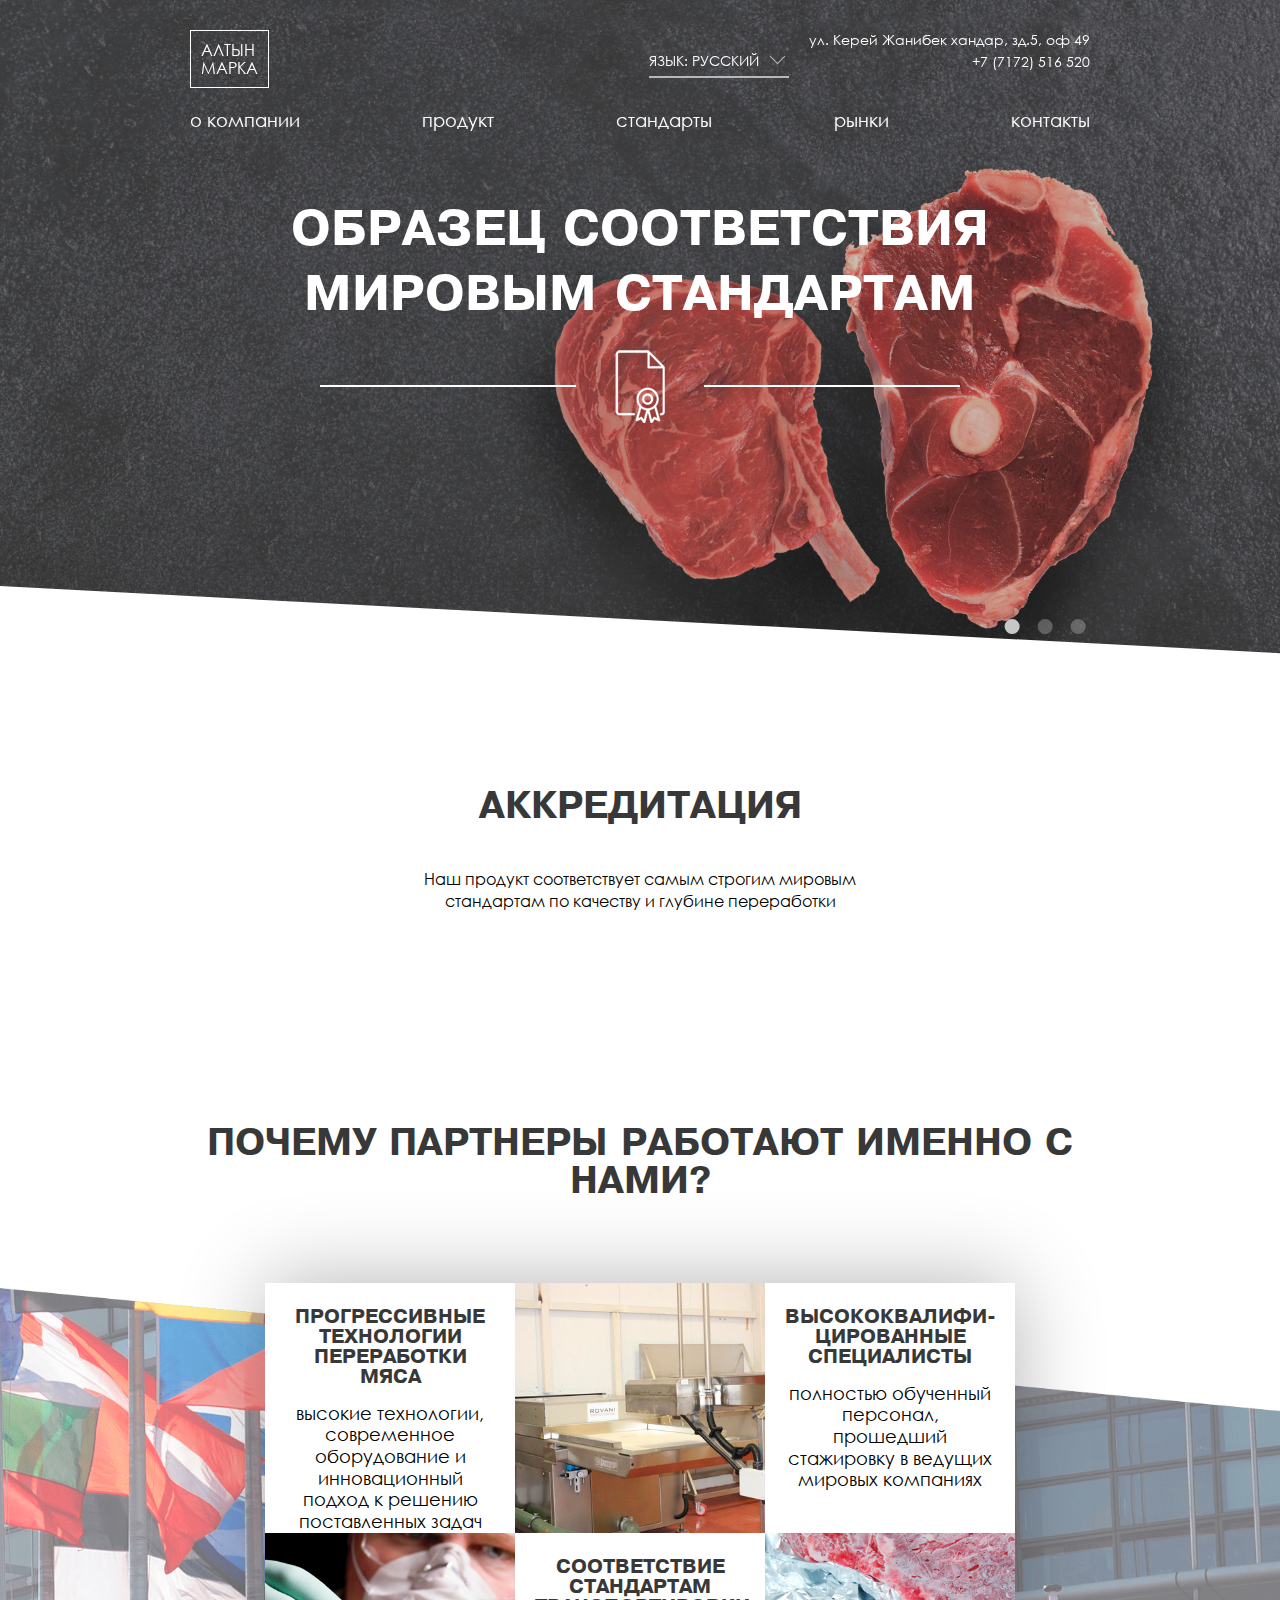
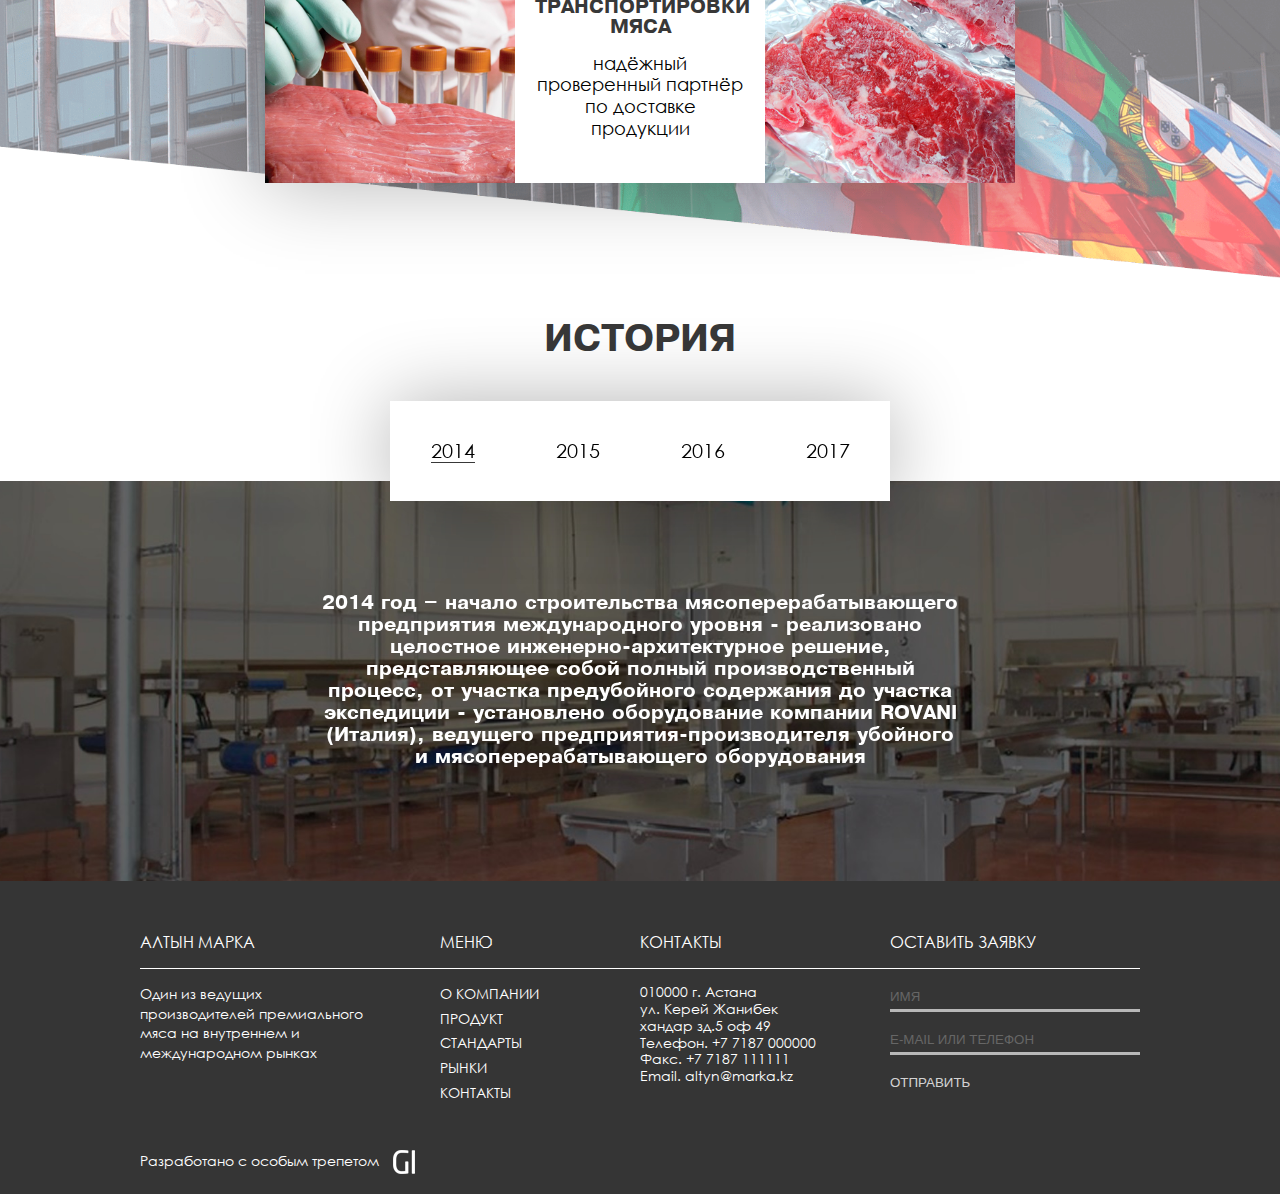
==== commit ffaa6d0f: "new version with addresses" ====
--- a/index.html
+++ b/index.html
@@ -70,9 +70,21 @@
                         </div>
                         <div class="top-contacts">
                             <adress>
-                                <span>ул. Кунаева, <span>д. 35/1, кв. 3,</span></span>
-                                <span class="top-phone">+7 (7172) 516 520</span>
+                                <span>ул. Керей Жанибек хандар, зд.5, оф 49</span>
+                                <!--<span>ул. Кунаева, <span>д. 35/1, кв. 3,</span></span>-->
+                               <a href="tel:+77172516520" class="top-phone">+7 (7172) 516 520</a>
                             </adress>
+                        </div>
+                        <div class="top-lang">
+                                <div class="select-lang">
+                                    <span class="select-lang-tick">
+                                        <div class="select-lang-menu">
+                                             <div class="language-menu">Русский</div>
+                                             <div class="language-menu">English</div>
+                                        </div>
+                                        <div class="selected-language">Язык: русcкий</div>
+                                    </span>
+                                </div>
                         </div>
                     </div>
                     <nav class="top-menu desk-menu">
@@ -179,11 +191,13 @@
                 </div>
             </div>
         </section>
+        <!--
         <section class="skidka">
             <div class="middle wow pulse" data-wow-iteration="3">
                 <p>При заказе стоимостью 20 000 тнг, <br>дарим Вам скидку <br>на следующий заказ 5% <br><br>+7 (7172) 516 520</p>
             </div>
         </section>
+        -->
         <footer>
             <div class="footer-wrapper">
                 <div class="bottom-line clearfix">
@@ -206,9 +220,13 @@
                     <div class="footer-box cont-box">
                         <h4>Контакты</h4>
                         <address>
+                            010000 г. Астана <br>
+                            ул. Керей Жанибек <br>хандар зд.5 оф 49<br>
+                            <!--
                             Западно-Казахстанская область <br>
                             Акжаикский район <br>
                             село Чапаево <br>
+                            -->
                             Телефон. +7 7187 000000 <br>
                             Факс. +7 7187 111111 <br>
                             Email. altyn@marka.kz
@@ -222,8 +240,10 @@
                     </div>
 
                 </div>
+                
                <div class="created-line clearfix">
                     <div class="created-line-box-left">Разработано с особым трепетом <a href="http://ginnova.kz"><img src="img/gi-logo.png" alt="Разработано с особым трепетом. Global Innovationsmain"></a></div>
+                    <!--
                     <div class="created-line-box-right">
                         <div class="select-lang">
                             <span class="select-lang-tick">
@@ -235,14 +255,19 @@
                             </span>
                         </div>
                     </div>
-                </div>
+                    -->
+                </div>
+                
             </div>
         </footer>
     </div>
 
+    <!--   
     <div class="loader">
         <div class="loader_inner"></div>
     </div>
+    -->
+    
 	<!--[if lt IE 9]>
 	<script src="js/es5-shim.min.js"></script>
 	<script src="js/html5shiv.min.js"></script>
--- a/css/main.css
+++ b/css/main.css
@@ -166,9 +166,14 @@
     position: relative;
     z-index: 1;
 }
+.top-lang{
+    float: right;
+    color: #fff;
+    height: 50px;
+    margin-right: 20px;
+}
 .top-contacts {
-	width: 80%;
-	float: left;
+	float: right;
 	text-align: right;
     -webkit-box-sizing: border-box;
     -moz-box-sizing: border-box;
@@ -188,12 +193,13 @@
 }
 .top-contacts span {
 	display: block;
+    font-size: 14px;
 }
 .top-contacts span span{
     display: inline-block;
 }
 .top-phone {
-	font-size: 20px;
+	font-size: 14px;
     color: #fff;
     text-decoration: none;
 }
@@ -789,42 +795,36 @@
     float: left;
     width: 50%;
 }
+
+
 .select-lang {
     text-align: right;
     width: 100%;
     position: relative;
-}
-
-
-
-
+    margin-top: 16px;
+    font-size: 14px;
+}
 .select-lang-tick{
     position: relative;
 }
 .select-lang-menu{
     position: absolute;
-    
-    display: none;
-    
-    top: -40px;
-    text-align: center;
-    
     width: 140px;
     height: 40px;
+    top: -40px;
     background: #353535;
-    
     border: 2px solid #666; 
-    
-}
-
-
-
+    text-align: center;
+    font-size: 14px;
+    display: none;
+    z-index: 3;
+}
 .select-lang-tick:after {
     content:'';
     width:10px;
     height:10px;
     position: absolute;
-    right:5px;
+    right:6px;
     top:5px;
     border-left:1px solid #B8B8B8;
     border-bottom:1px solid #B8B8B8;
@@ -833,7 +833,7 @@
     -ms-transform: rotate(-45deg);
     -o-transform: rotate(-45deg);
     transform: rotate(-45deg);
-    transition: all 0.07s linear;
+    transition: all 0.2s linear;
 }
 .select-lang-tick-reverse:after{
     top:12px;
@@ -1698,8 +1698,8 @@
     transition: transform 0.3s;
 }
 .menu-wrap.open-menu {
-    -webkit-transform: translate3d(0px,78px,0);
-    transform: translate3d(0px,78px,0);
+    -webkit-transform: translate3d(0px,120px,0);
+    transform: translate3d(0px,120px,0);
 }
 .mobile-menu a {
     color:#fff;
--- a/css/media.css
+++ b/css/media.css
@@ -408,13 +408,7 @@
         width: 50%;
         left: 25%;
     }
-    .created-line-box-right{
-        float: left !important;
-    }
-    .created-line-box-left{
-        float: right !important;
-    }
-    
+   
     
     /* ~~~~~~~~~~~~~~~~~~~ EXPORT ~~~~~~~~~~~~~~~~~~~~~~ */
     .big-middle{
@@ -504,6 +498,15 @@
 }
 
 @media only screen and (max-width : 540px) {
+    .top-lang{
+        float: left;
+        height: 35px;
+        width: 100%;
+        text-align: center;
+    }
+    .select-lang {
+        margin-top: 0;
+    }
     .top-contacts {
         padding: 0 0 0 50px;
     }
@@ -576,7 +579,7 @@
     }
     .main-header-slider h1{
         font-size: 18px;
-        margin-top:100px;
+        margin-top: 140px;
     }
     .product-header-bg .top-icon img {
         width:50px;
@@ -617,8 +620,8 @@
         display: none;
     }
     .menu-wrap.open-menu {
-        -webkit-transform: translate3d(0px,68px,0);
-        transform: translate3d(0px,68px,0);
+        -webkit-transform: translate3d(0px,100px,0);
+        transform: translate3d(0px,100px,0);
     }
     .meat-box,
     .halal-box,
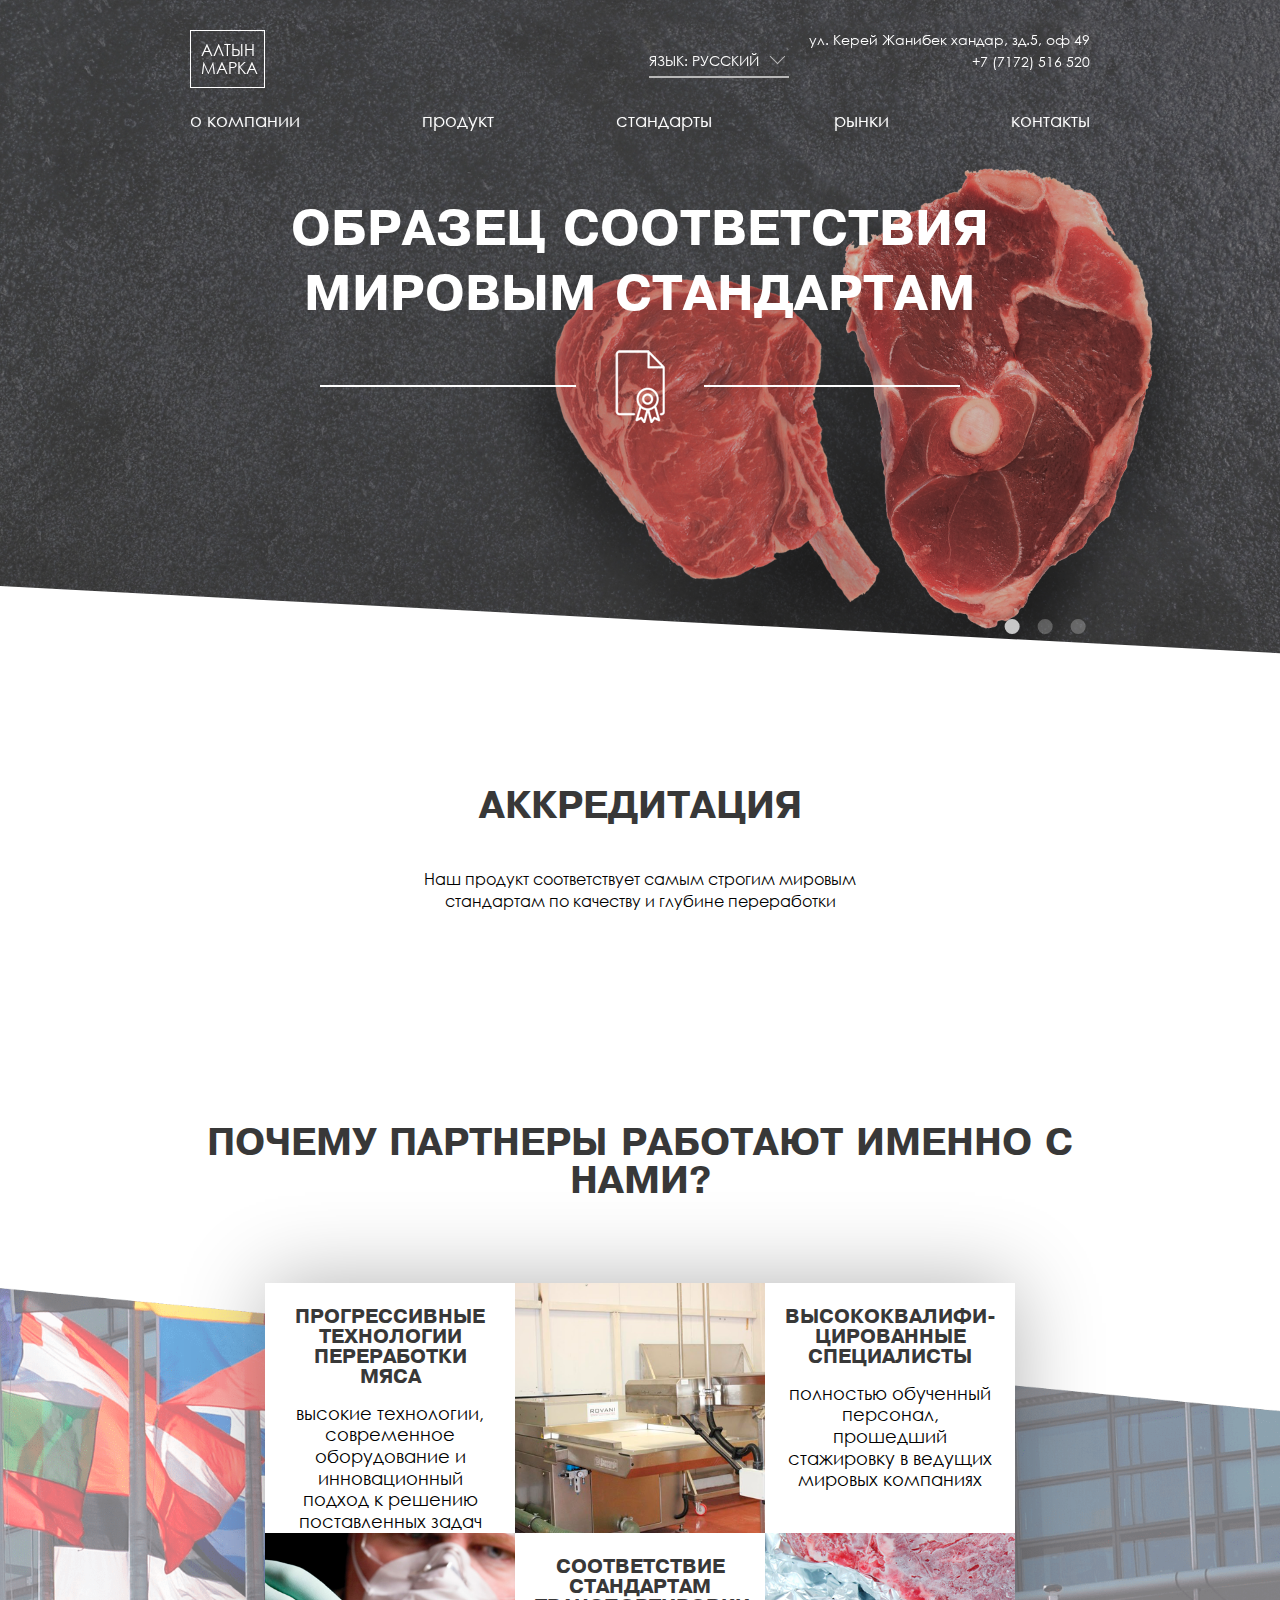
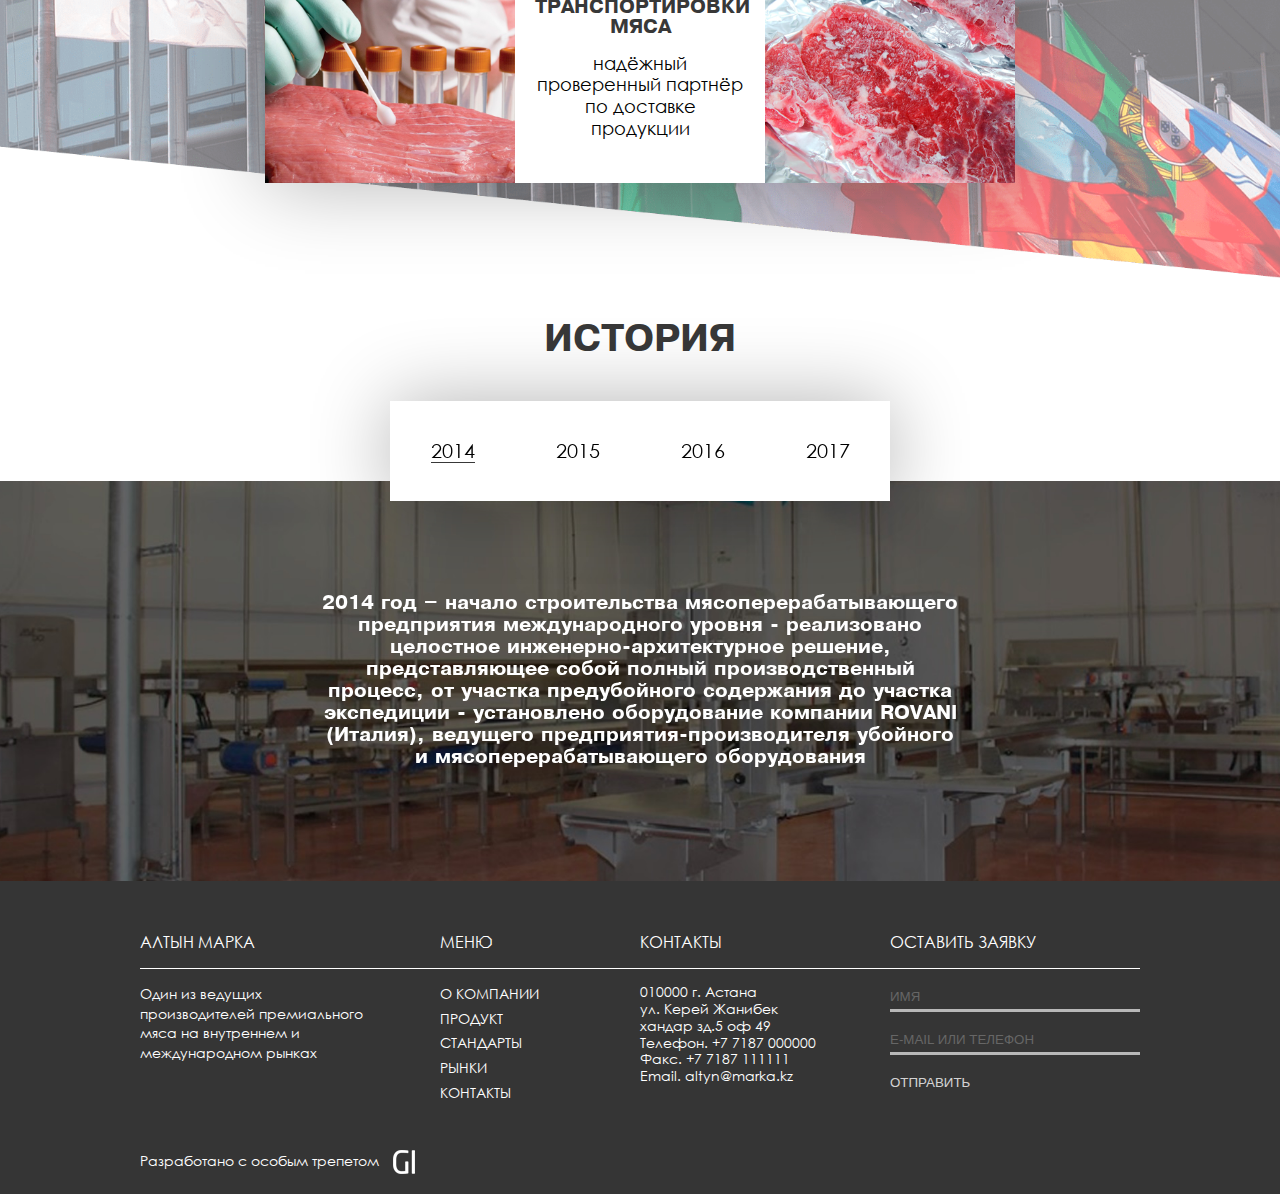
==== commit 45e37366: "added script mail.php added eng version" ====
--- a/index.html
+++ b/index.html
@@ -27,24 +27,41 @@
 </head>
 
 <body>
-
+    
+    <div class="modal-back"></div>
+    <div class="thx thx-en">
+       <p>
+            THANKS. OUR MANAGERS <br>
+            WILL CALL YOU.
+        </p>
+    </div>
+    <div class="thx thx-ru">
+        <p>
+            СПАСИБО. НАШИ МЕНЕДЖЕРЫ <br>
+            СВЯЖУТСЯ С ВАМИ.
+        </p>
+    </div>
+   
     <div class="wrapper">
         <header>
             <div class="main-header-slider">
                 <div style="background-image: url('img/main-header-bg-1.png');">
-                    <h1>Образец соответствия <br>мировым стандартам</h1>
+                    <h1 class="js-ru">Образец соответствия <br>мировым стандартам</h1>
+                    <h1 class="js-en">High-quality meat fulffiling all international standards</h1>
                     <div class="top-icon">
                         <div><img src="img/top-icon-1.png" alt="Образец соответствия мировым стандартам"></div>
                     </div>
                 </div>
                 <div style="background-image: url('img/main-header-bg-3.png');">
-                    <h1>Естественные степные условия <br>разведения скота</h1>
+                    <h1 class="js-ru">Естественные степные условия <br>разведения скота</h1>
+                    <h1 class="js-en">Natural steppe conditions of breeding cattle</h1>
                     <div class="top-icon">
                         <div><img src="img/top-icon-2.png" alt="Естественные степные условия разведения скота"></div>
                     </div>
                 </div>
                 <div style="background-image: url('img/main-header-bg-2.png');">
-                    <h1>Свежеохлажденная ягнятина <br>в вакуумной упаковке и <br>европаллетах</h1>
+                    <h1 class="js-ru">Свежеохлажденная ягнятина <br>в вакуумной упаковке и <br>европаллетах</h1>
+                    <h1 class="js-en">High-quality meat fulffiling all international standards</h1>
                     <div class="top-icon">
                         <div><img src="img/top-icon-3.png" alt="Свежеохлажденная ягнятина в вакуумной упаковке и европаллетах"></div>
                     </div>
@@ -55,22 +72,39 @@
                     <div class="menu-wrap">
                         <nav class="mobile-menu">
                             <ul>
-                                <li><a href="about.html">о компании</a></li>
-                                <li><a href="product.html" class="active">продукт</a></li>
-                                <li><a href="standards.html">стандарты</a></li>
-                                <li><a href="exports.html">рынки</a></li>
-                                <li><a href="contacts.html">контакты</a></li>
+                                <li>
+                                    <a href="about.html" class="js-ru">о компании</a>
+                                    <a href="about.html" class="js-en">about us</a>
+                                </li>
+                                <li>
+                                    <a href="product.html" class="active js-ru">продукт</a>
+                                    <a href="product.html" class="active js-en">product</a>
+                                </li>
+                                <li>
+                                    <a href="standards.html" class="js-ru">стандарты</a>
+                                    <a href="standards.html" class="js-en">standards</a>
+                                </li>
+                                <li>
+                                    <a href="exports.html" class="js-ru">рынки</a>
+                                    <a href="exports.html" class="js-en">market</a>
+                                </li>
+                                <li>
+                                    <a href="contacts.html" class="js-ru">контакты</a>
+                                    <a href="contacts.html" class="js-en">contacts</a>
+                                </li>
                             </ul>
                         </nav>
                     </div>
                     <div class="top-line clearfix">
                         <div class="top-mobile-btn"><a href="#" class="burger"></a></div>
                         <div class="top-logo">
-                            <a href="index.html" class="logo">Алтын <br>Марка</a>
+                            <a href="index.html" class="logo js-ru">Алтын <br>Марка</a>
+                            <a href="index.html" class="logo js-en" style="display:inline-block;">Altyn <br>Marka</a>
                         </div>
                         <div class="top-contacts">
                             <adress>
-                                <span>ул. Керей Жанибек хандар, зд.5, оф 49</span>
+                                <span class="js-ru">ул. Керей Жанибек хандар, зд.5, оф 49</span>
+                                <span class="js-en">Zhanibek and kerey 5, office 49</span>
                                 <!--<span>ул. Кунаева, <span>д. 35/1, кв. 3,</span></span>-->
                                <a href="tel:+77172516520" class="top-phone">+7 (7172) 516 520</a>
                             </adress>
@@ -79,8 +113,8 @@
                                 <div class="select-lang">
                                     <span class="select-lang-tick">
                                         <div class="select-lang-menu">
-                                             <div class="language-menu">Русский</div>
-                                             <div class="language-menu">English</div>
+                                             <div class="language-menu" id="js-ru">Русский</div>
+                                             <div class="language-menu" id="js-eng">English</div>
                                         </div>
                                         <div class="selected-language">Язык: русcкий</div>
                                     </span>
@@ -89,11 +123,26 @@
                     </div>
                     <nav class="top-menu desk-menu">
                         <ul>
-                            <li><a href="about.html">о компании</a></li>
-                            <li><a href="product.html">продукт</a></li>
-                            <li><a href="standards.html">стандарты</a></li>
-                            <li><a href="exports.html">рынки</a></li>
-                            <li><a href="contacts.html">контакты</a></li>
+                                <li>
+                                    <a href="about.html" class="js-ru">о компании</a>
+                                    <a href="about.html" class="js-en">about us</a>
+                                </li>
+                                <li>
+                                    <a href="product.html" class="active js-ru">продукт</a>
+                                    <a href="product.html" class="active js-en">product</a>
+                                </li>
+                                <li>
+                                    <a href="standards.html" class="js-ru">стандарты</a>
+                                    <a href="standards.html" class="js-en">standards</a>
+                                </li>
+                                <li>
+                                    <a href="exports.html" class="js-ru">рынки</a>
+                                    <a href="exports.html" class="js-en">market</a>
+                                </li>
+                                <li>
+                                    <a href="contacts.html" class="js-ru">контакты</a>
+                                    <a href="contacts.html" class="js-en">contacts</a>
+                                </li>
                         </ul>
                     </nav>
                     <!--
@@ -103,41 +152,57 @@
             </div>
         </header>
         <section class="accr">
-            <h2>Аккредитация</h2>
+            <h2 class="js-ru">Аккредитация</h2>
+            <h2 class="js-en">ACCREDITATION</h2>
             <div class="middle">
                 <div class="our-product">
-                    <p>Наш продукт соответствует самым строгим мировым стандартам по качеству и глубине переработки</p>
-                    <a href="standards.html" class="button white-button wow bounceInUp">Посмотреть</a>
+                    <p class="js-ru">Наш продукт соответствует самым строгим мировым стандартам по качеству и глубине переработки</p>
+                    <p class="js-en">Our product complies the international standards of quality and depth of processing</p>
+                    <a href="standards.html" class="button white-button wow bounceInUp">
+                        <div class="js-ru">Посмотреть</div>
+                        <div class="js-en">Watch</div>
+                    </a>
                 </div>
             </div>
         </section>
         <section class="whywe">
             <div class="middle">
-                <h2>Почему партнеры работают именно с нами?</h2>
+                <h2 class="js-ru">Почему партнеры работают именно с нами?</h2>
+                <h2 class="js-en">WHY DO THE PARTNERS WORK WITH US?</h2>
             </div>
             <div class="whywe-bg">
                 <div class="reasons clearfix">
                     <div class="white-item">
-                        <h3>Прогрессивные 
+                        <h3 class="js-ru">Прогрессивные 
                             технологии 
                             переработки мяса</h3>
-                        <p>высокие технологии, современное оборудование и инновационный подход к решению поставленных задач</p>
+                        <h3 class="js-en">PROGRESSIVE TECHNOLOGIES OF PROCESSING MEAT </h3>
+                        
+                        <p class="js-ru">высокие технологии, современное оборудование и инновационный подход к решению поставленных задач</p>
+                        <p class="js-en">Latest technologies, modern equipment and innovative approach for solution of given goals</p>
                     </div>
                     <div class="pic-item"><img src="img/reason-1.png" alt="Единственный на рынке"></div>
                     <div class="white-item">
-                        <h3>Высококвалифи-
+                        <h3 class="js-ru">Высококвалифи-
                             цированные 
                             специалисты</h3>
-                        <p>полностью обученный персонал, прошедший стажировку в ведущих мировых компаниях</p>
+                        <h3 class="js-en">HIGHLY QUALIFIED SPECIALISTS</h3>
+                        
+                        <p class="js-ru">полностью обученный персонал, прошедший стажировку в ведущих мировых компаниях</p>
+                        <p class="js-en">Trained staff who practiced in leading companies</p>
+                        
                     </div>
                     <div class="pic-item"><img src="img/reason-2.png" alt="Экологичность"></div>
                     <div class="white-item">
-                        <h3>Соответствие 
+                        <h3 class="js-ru">Соответствие 
                             стандартам 
                             транспортировки 
                             мяса</h3>
-                        <p>надёжный проверенный партнёр по доставке продукции
-                        </p>
+                        <h3 class="js-en">ACCORDANCE TO HIGHEST STANDARDS OF MEAT TRANSPORTATION</h3>    
+                            
+                        <p class="js-ru">надёжный проверенный партнёр по доставке продукции</p>
+                        <p class="js-en">We have reliable logistical partners all over the world</p>
+                        
                     </div>
                     <div class="pic-item"><img src="img/reason-3.png" alt="Контроль качества"></div>
                 </div>
@@ -164,30 +229,39 @@
             <h2>История</h2>
             <div class="history-slider-box">
                 <div class="history-slider">
-                    <div style="background-image: url('img/history-2014.jpg');"><div><span>2014 год – начало строительства мясоперерабатывающего предприятия международного уровня
+                    <div style="background-image: url('img/history-2014.jpg');"><div>
+                    <span class="js-ru">2014 год – начало строительства мясоперерабатывающего предприятия международного уровня
 - реализовано целостное инженерно-архитектурное решение, представляющее собой полный производственный процесс, от участка предубойного содержания до участка экспедиции
 - установлено оборудование компании ROVANI (Италия), ведущего предприятия-производителя убойного и мясоперерабатывающего оборудования
-</span></div></div>
-                    <div style="background-image: url('img/history-2015.jpg');"><div><span>Бойня ягнятины мощностью 1400 голов в сутки была запущена в марте 
+</span>
+                    <span class="js-en">2014 - beginning of construction of meatprocessing factory according to international standards - We created engineering and architectural solution that has entire production process - Launched equipment of the leading company “ROVANI” (Italy) </span>
+                   </div></div>
+                    <div style="background-image: url('img/history-2015.jpg');"><div><span class="js-ru">Бойня ягнятины мощностью 1400 голов в сутки была запущена в марте 
 2015 года и стала крупнейшей в Центральной Азии
 - наш проект не имеет аналогов в Центральной Азии по технологической оснащённости, эффективности, уровню ветеринарного контроля, биологической и промышленной безопасности
 - мы сосредоточились на нескольких ключевых направлениях: обучении и развитии персонала для повышения его эффективности, внедрение новой производственной системы, в основе которой лежит принцип непрерывных улучшений
 
-</span></div></div>
-                    <div style="background-image: url('img/history-2016.jpg');"><div><span>2016 год – Запуск собственного бренда мясной продукции – «Алтын марка©»
+</span>
+                   <span class="js-en">Slaughter house was launched in March 2015 and became the bigest one in Central Asia. The project does not have analogues in Central Asia  - We focus on several key directions: improving the skills of specialists and implementation of new production system that is based on principles of continuous improvement.</span>
+                   </div></div>
+                    <div style="background-image: url('img/history-2016.jpg');"><div><span class="js-ru">2016 год – Запуск собственного бренда мясной продукции – «Алтын марка©»
 - дальнейшее развитие бренда
 - расширение присутствия Компании, выход на новые экспортные рынки
 
 
-</span></div></div>
-                    <div style="background-image: url('img/history-2017.jpg');"><div><span>	Дальнейшее развитие производства
+</span>
+                  <span class="js-en">Launch its own brand of meat products “Altyn marka” - further development of the brand - launch in new export markets</span>
+                   </div></div>
+                    <div style="background-image: url('img/history-2017.jpg');"><div><span class="js-ru">	Дальнейшее развитие производства
 - продолжение реализации стратегии последовательного повышения глубины переработки и увеличения производства продукции 
 с высокой добавленной стоимостью
 - создание собственных откормочных площадок и репродукторов, которые должны оказать долгосрочное важнейшее влияние на развитие племенной базы экологического мясного овцеводства
 
 
 
-</span></div></div>
+</span>
+               <span class="js-en">Further development of the production - creating own feedlots and reproduction facilities, focus on development of own company’s tribal base</span>
+               </div></div>
                 </div>
             </div>
         </section>
@@ -202,24 +276,47 @@
             <div class="footer-wrapper">
                 <div class="bottom-line clearfix">
                     <div class="footer-box name-box footer-box-hidden">
-                        <h4>Алтын марка</h4>
-                        <p>Один из ведущих производителей премиального мяса на внутреннем и международном рынках</p>
+                        <h4 class="js-ru">Алтын марка</h4>
+                        <h4 class="js-en">Altyn Marka</h4>
+                        
+                        <p class="js-ru">Один из ведущих производителей премиального мяса на внутреннем и международном рынках</p>
+                        <p class="js-en">One of the leading producer of premium meat in the domestic and international markets</p>
+                        
                     </div>
                     <div class="footer-box menu-box">
-                        <h4>Меню</h4>
+                        <h4 class="js-ru">Меню</h4>
+                        <h4 class="js-en">Menu</h4>
+                        
                         <nav class="bottom-menu desk-menu">
                             <ul>
-                                <li><a href="about.html">о компании</a></li>
-                                <li><a href="product.html">продукт</a></li>
-                                <li><a href="standards.html">стандарты</a></li>
-                                <li><a href="exports.html">рынки</a></li>
-                                <li><a href="contacts.html">контакты</a></li>
+                                <li>
+                                    <a href="about.html" class="js-ru">о компании</a>
+                                    <a href="about.html" class="js-en">about us</a>
+                                </li>
+                                <li>
+                                    <a href="product.html" class="active js-ru">продукт</a>
+                                    <a href="product.html" class="active js-en">product</a>
+                                </li>
+                                <li>
+                                    <a href="standards.html" class="js-ru">стандарты</a>
+                                    <a href="standards.html" class="js-en">standards</a>
+                                </li>
+                                <li>
+                                    <a href="exports.html" class="js-ru">рынки</a>
+                                    <a href="exports.html" class="js-en">market</a>
+                                </li>
+                                <li>
+                                    <a href="contacts.html" class="js-ru">контакты</a>
+                                    <a href="contacts.html" class="js-en">contacts</a>
+                                </li>
                             </ul>
                         </nav>
                     </div>
                     <div class="footer-box cont-box">
-                        <h4>Контакты</h4>
-                        <address>
+                        <h4 class="js-ru">Контакты</h4>
+                        <h4 class="js-en">Contacts</h4>
+                        
+                        <address class="js-ru">
                             010000 г. Астана <br>
                             ул. Керей Жанибек <br>хандар зд.5 оф 49<br>
                             <!--
@@ -231,18 +328,65 @@
                             Факс. +7 7187 111111 <br>
                             Email. altyn@marka.kz
                         </address>
-                    </div>
-                    <div class="footer-box form-box footer-box-hidden">
+                        
+                        <address class="js-en">
+                            00001, Astana city<br>
+                            Zhanibek and Kerey 5, office 49<br>
+                            Tel: +7 7187 000000 <br>
+                            Fax: +7 7187 111111 <br>
+                            Email: altyn@marka.kz
+                        </address>
+                    </div>
+                    <div class="footer-box form-box footer-box-hidden js-ru">
                         <h4>Оставить заявку</h4>
-                        <input type="text" placeholder="ИМЯ">
-                        <input type="text" placeholder="E-MAIL ИЛИ ТЕЛЕФОН">
-                        <input type="submit" value="ОТПРАВИТЬ">
+                        
+                        <form method="post" action="">
+                            <!-- Hidden Required Fields -->
+                            <input type="hidden" name="project_name" value="altynmarka.kz">
+                            <input type="hidden" name="admin_email" value="tester@ginnova.kz">
+                            <input type="hidden" name="form_subject" value="Заявка">
+                            <!-- END Hidden Required Fields -->
+
+                            <input type="text" placeholder="ИМЯ" name="Имя" required>
+                            <input type="text" placeholder="E-MAIL ИЛИ ТЕЛЕФОН" name="Почта или телефон" required>
+                            <input type="submit" value="ОТПРАВИТЬ">
+                        </form>
+                    </div>
+                    
+                    <div class="footer-box form-box footer-box-hidden js-en">
+                        <h4>Submit a request</h4>
+                        
+                           
+                        <form method="post" action="">
+                            <!-- Hidden Required Fields -->
+                            <input type="hidden" name="project_name" value="altynmarka.kz">
+                            <input type="hidden" name="admin_email" value="tester@ginnova.kz">
+                            <input type="hidden" name="form_subject" value="Заявка">
+                            <!-- END Hidden Required Fields -->
+                            
+                            <input type="text" placeholder="Name" name="Name" required>
+                            <input type="text" placeholder="E-mail or Phone" name="E-mail or Phone" required>
+                            <input type="submit" value="SUBMIT">
+                        </form>
                     </div>
 
                 </div>
                 
                <div class="created-line clearfix">
-                    <div class="created-line-box-left">Разработано с особым трепетом <a href="http://ginnova.kz"><img src="img/gi-logo.png" alt="Разработано с особым трепетом. Global Innovationsmain"></a></div>
+                    <div class="created-line-box-left js-ru">
+                        Разработано с особым трепетом 
+                        <a href="http://ginnova.kz">
+                            <img src="img/gi-logo.png" alt="Разработано с особым трепетом. Global Innovationsmain">
+                        </a>
+                    </div>
+                    
+                    <div class="created-line-box-left js-en">
+                        Created by 
+                        <a href="http://ginnova.kz">
+                            <img src="img/gi-logo.png" alt="Global Innovationsmain">
+                        </a>
+                    </div>
+                    
                     <!--
                     <div class="created-line-box-right">
                         <div class="select-lang">
@@ -281,6 +425,7 @@
     <script>new WOW().init();</script>
 	<script src="js/common.js"></script>
 	<script src="js/selectlanguage.js"></script>
+	<script src="js/script.js"></script>
 	
 </body>
 </html>--- a/css/main.css
+++ b/css/main.css
@@ -161,7 +161,7 @@
     z-index: 20;
 }
 .top-logo {
-	width: 20%;
+	width: 75px;
 	float: left;
     position: relative;
     z-index: 1;
@@ -804,6 +804,9 @@
     margin-top: 16px;
     font-size: 14px;
 }
+.selected-language, .language-menu{
+    cursor: pointer;
+}
 .select-lang-tick{
     position: relative;
 }
@@ -850,7 +853,6 @@
     width:140px;
     text-transform: uppercase;
     text-align: left;
-    cursor: pointer;
 }
 .about-us-header-bg	{
     background: #fff url("../img/about-us-header-bg.png") no-repeat center bottom;
@@ -1725,4 +1727,46 @@
 /* ~~~~~~~~~~~~~~~~~~ New Styles ~~~~~~~~~~~~~~~~~~*/
 .single-title-show{
     display: none;
+}
+.js-lang{
+    float: left;
+    text-transform: lowercase;
+}
+
+.js-en{
+    display: none;
+}
+
+body>div:last-child{
+    display:none;
+}
+
+
+.thx{
+    position: fixed;
+    top: 300px;
+    left: 30%;
+    width: 40%;
+    height: auto;
+    background: #fff;
+    border: 1px solid #232323;
+    color: #232323;
+    text-align: center;
+    z-index: 22;
+    display: none;
+}
+.thx p{
+    margin: 25px;
+    font-size: 18px;
+}
+
+.modal-back{
+    position: fixed;
+    width: 100%;
+    height: 5000px;
+    top: 0;
+    left: 0;
+    background: rgba(0,0,0,0.7);
+    z-index: 21;
+    display: none;
 }--- a/css/media.css
+++ b/css/media.css
@@ -230,11 +230,9 @@
     }
     .top-logo {
         text-align: right;
-        width: 35%;
-    }
-    .logo {
-        margin-right:-40px;
-    }
+        width: 80px;
+    }
+    
     .top-contacts {
         width: 50%;
         padding:10px 0 0 50px;
@@ -494,6 +492,10 @@
     .skidka p {
         font-size: 20px;
     }
+    .thx{
+		left: 10%;
+		width: 80%;
+	}
    
 }
 
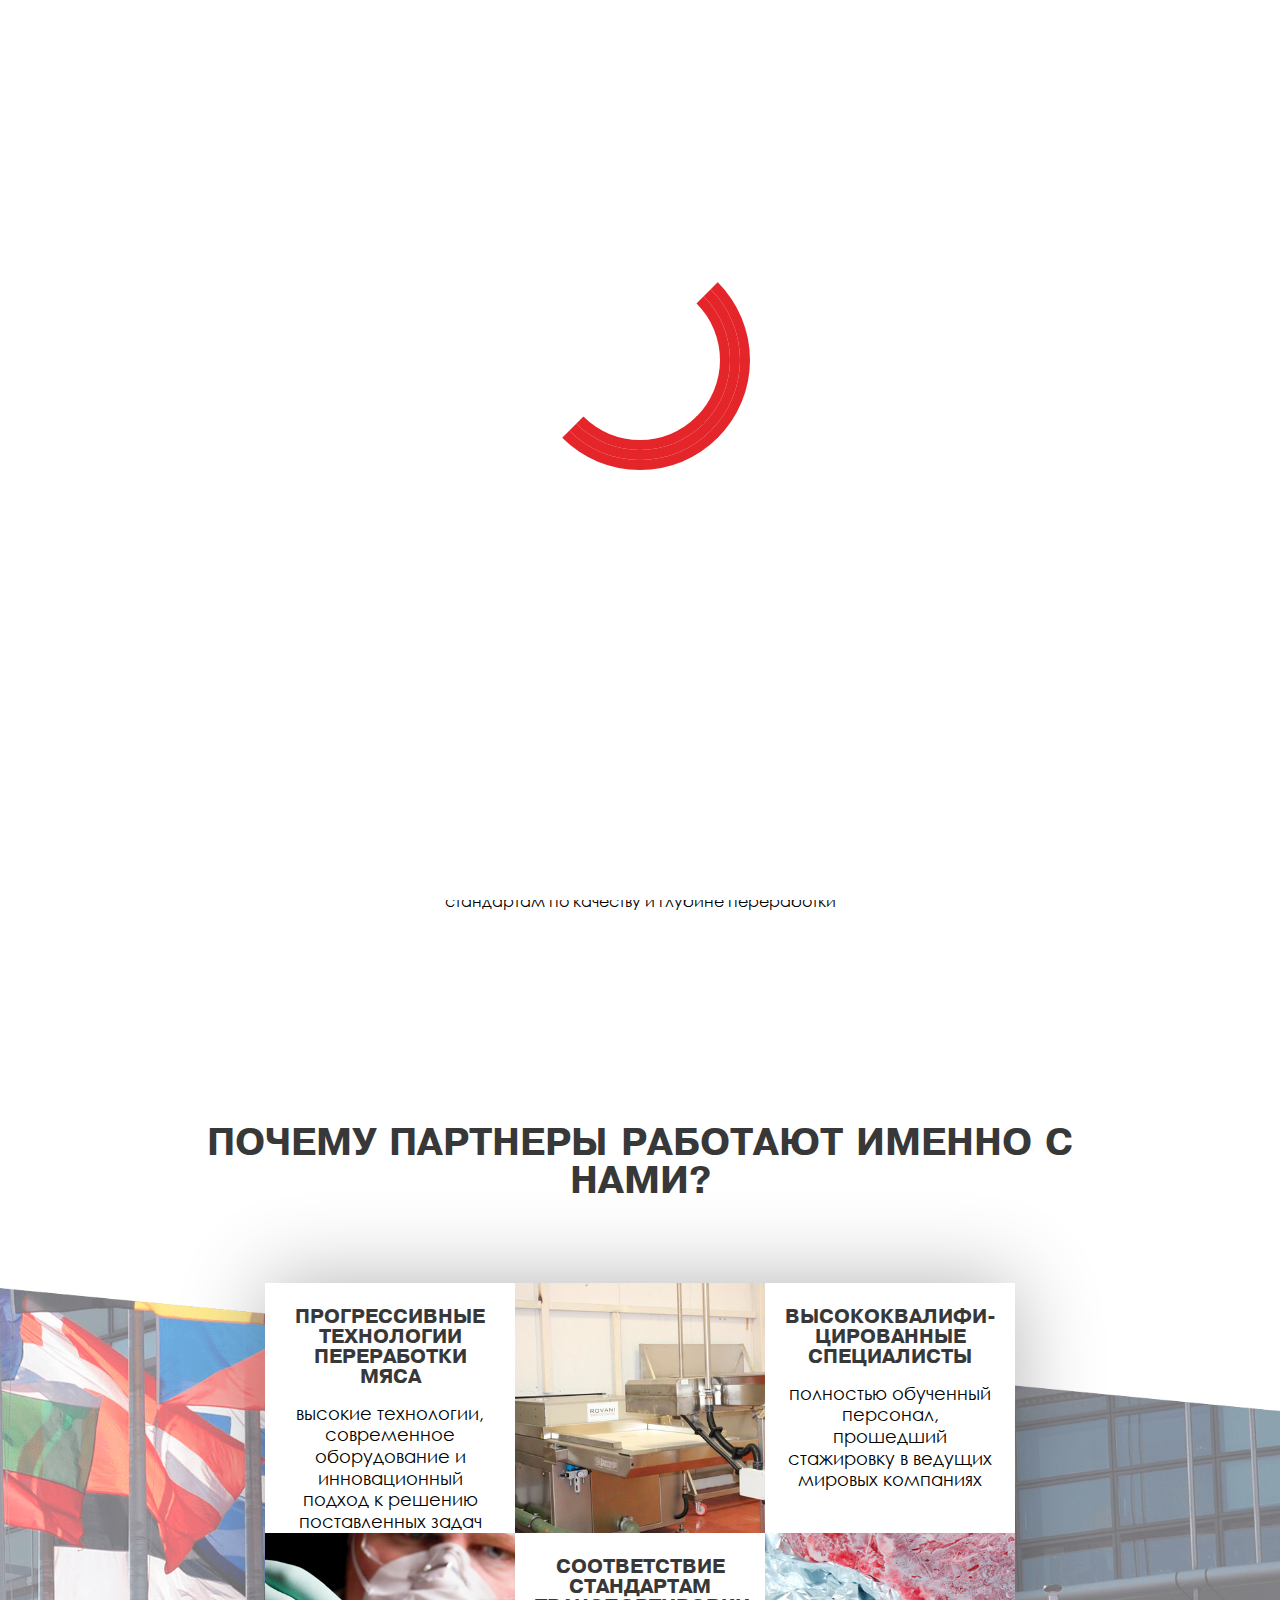
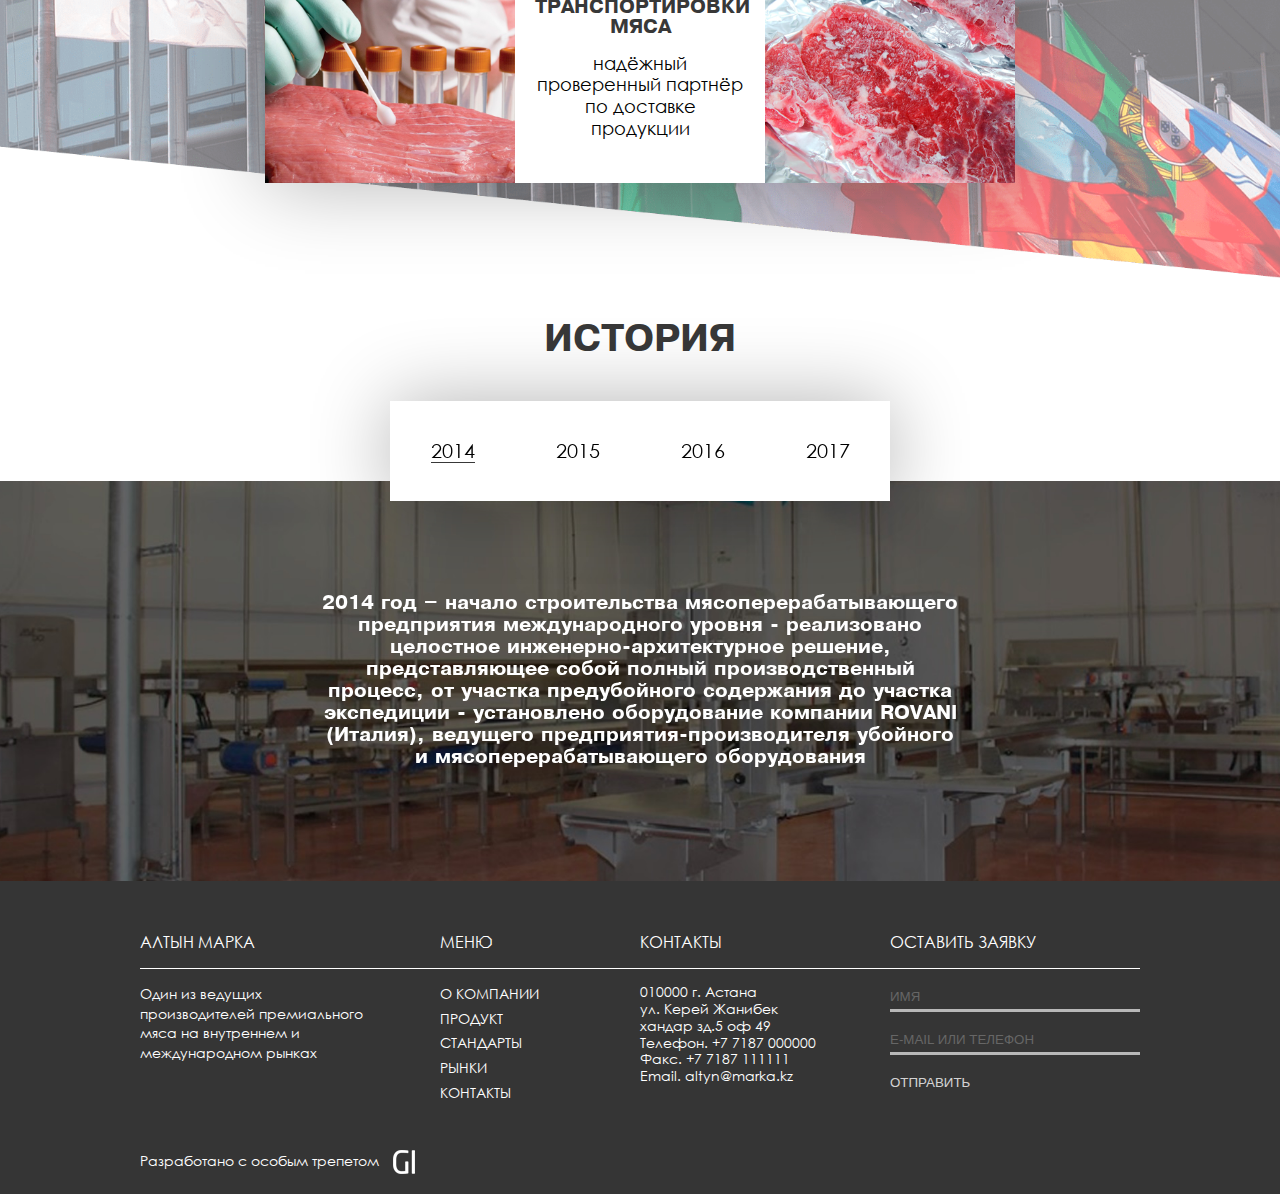
==== commit 0a10297b: "added preloader" ====
--- a/index.html
+++ b/index.html
@@ -27,7 +27,7 @@
 </head>
 
 <body>
-    
+  
     <div class="modal-back"></div>
     <div class="thx thx-en">
        <p>
@@ -406,11 +406,13 @@
         </footer>
     </div>
 
-    <!--   
-    <div class="loader">
-        <div class="loader_inner"></div>
+    <div class="loader-right"></div>
+    <div class="loader_inner">
+        <div class="ball"></div>
+        <div class="ball1"></div>
+        <div class="ball2"></div>
     </div>
-    -->
+    <div class="loader-left"></div>
     
 	<!--[if lt IE 9]>
 	<script src="js/es5-shim.min.js"></script>
--- a/css/main.css
+++ b/css/main.css
@@ -53,29 +53,6 @@
 *:-ms-input-placeholder {
 	color: #666;
 	opacity: 1;
-}
-
-html.js .loader {
-	background: none repeat scroll 0 0 #ffffff;
-	bottom: 0;
-	height: 100%;
-	left: 0;
-	position: fixed;
-	right: 0;
-	top: 0;
-	width: 100%;
-	z-index: 9999;
-}
-html.js .loader_inner {
-	background: #fff url("../img/preloader.gif") no-repeat center center;
-	background-size: cover;
-	height: 128px;
-	width: 128px;
-	margin-top: -64px;
-	margin-left: -64px;
-	left: 50%;
-	top: 50%;
-	position: fixed;
 }
 
 body {
@@ -1769,4 +1746,123 @@
     background: rgba(0,0,0,0.7);
     z-index: 21;
     display: none;
-}+}
+
+
+
+@-moz-keyframes spin {
+    0% {
+        -moz-transform: rotate(0deg);
+    }
+
+    100% {
+        -moz-transform: rotate(360deg);
+    };
+}
+
+@-moz-keyframes spinoff {
+    0% {
+        -moz-transform: rotate(0deg);
+    }
+
+    100% {
+        -moz-transform: rotate(-360deg);
+    };
+}
+
+@-webkit-keyframes spin {
+    0% {
+        -webkit-transform: rotate(0deg);
+    }
+
+    100% {
+        -webkit-transform: rotate(360deg);
+    };
+}
+
+@-webkit-keyframes spinoff {
+    0% {
+        -webkit-transform: rotate(0deg);
+    }
+
+    100% {
+        -webkit-transform: rotate(-360deg);
+    };
+}
+
+
+.ball {
+    background-color: rgba(0,0,0,0);
+    border: 10px solid rgba(225,15,19,1);
+    opacity: .9;
+    border-top: 10px solid rgba(0,0,0,0);
+    border-left: 10px solid rgba(0,0,0,0);
+    border-radius: 50%;
+
+    width: 200px;
+    height: 200px;
+    margin: 0 auto;
+    -moz-animation: spin 1.3s infinite linear;
+    -webkit-animation: spin 1.3s infinite linear;
+}
+
+.ball1 {
+    background-color: rgba(0,0,0,0);
+    border: 10px solid rgba(225,15,19,1);
+    opacity: .9;
+    border-top: 10px solid rgba(0,0,0,0);
+    border-left: 10px solid rgba(0,0,0,0);
+    border-radius: 50%;
+
+    width: 180px;
+    height: 180px;
+    margin: -210px auto;
+    -moz-animation: spinoff 1.1s infinite linear;
+    -webkit-animation: spinoff 1.1s infinite linear;
+}
+
+.ball2 {
+    background-color: rgba(0,0,0,0);
+    border: 10px solid rgba(225,15,19,1);
+    opacity: .9;
+    border-top: 10px solid rgba(0,0,0,0);
+    border-left: 10px solid rgba(0,0,0,0);
+    border-radius: 50%;
+
+    width: 160px;
+    height: 160px;
+    margin: 20px auto;
+    -moz-animation: spin .9s infinite linear;
+    -webkit-animation: spin .9s infinite linear;
+}
+
+.loader-right {
+    position: fixed;
+	background: none repeat scroll 0 0 #fff;
+	top: 0;
+    right: 0;
+    height: 100%;
+	width: 50%;
+	z-index: 100;
+}
+.loader-left {
+    position: fixed;
+	background: none repeat scroll 0 0 #fff;
+	top: 0;
+    left: 0;
+	height: 100%;
+	width: 50%;
+	z-index: 100;
+}
+.loader-left, .loader-right{
+    animation-duration: .4s !important;
+}
+.loader_inner{
+    position: fixed;
+    top: 0;
+    left: 0;
+    width: 100%;
+    height: 500px;
+    z-index: 101;
+    padding-top: 250px;
+}
--- a/css/media.css
+++ b/css/media.css
@@ -98,6 +98,9 @@
     }
     .left-box, .right-box {
         padding:0 0 0 40px;
+    }
+    .loader-left, .loader-right, .loader_inner{
+        display: none;
     }
 }
 
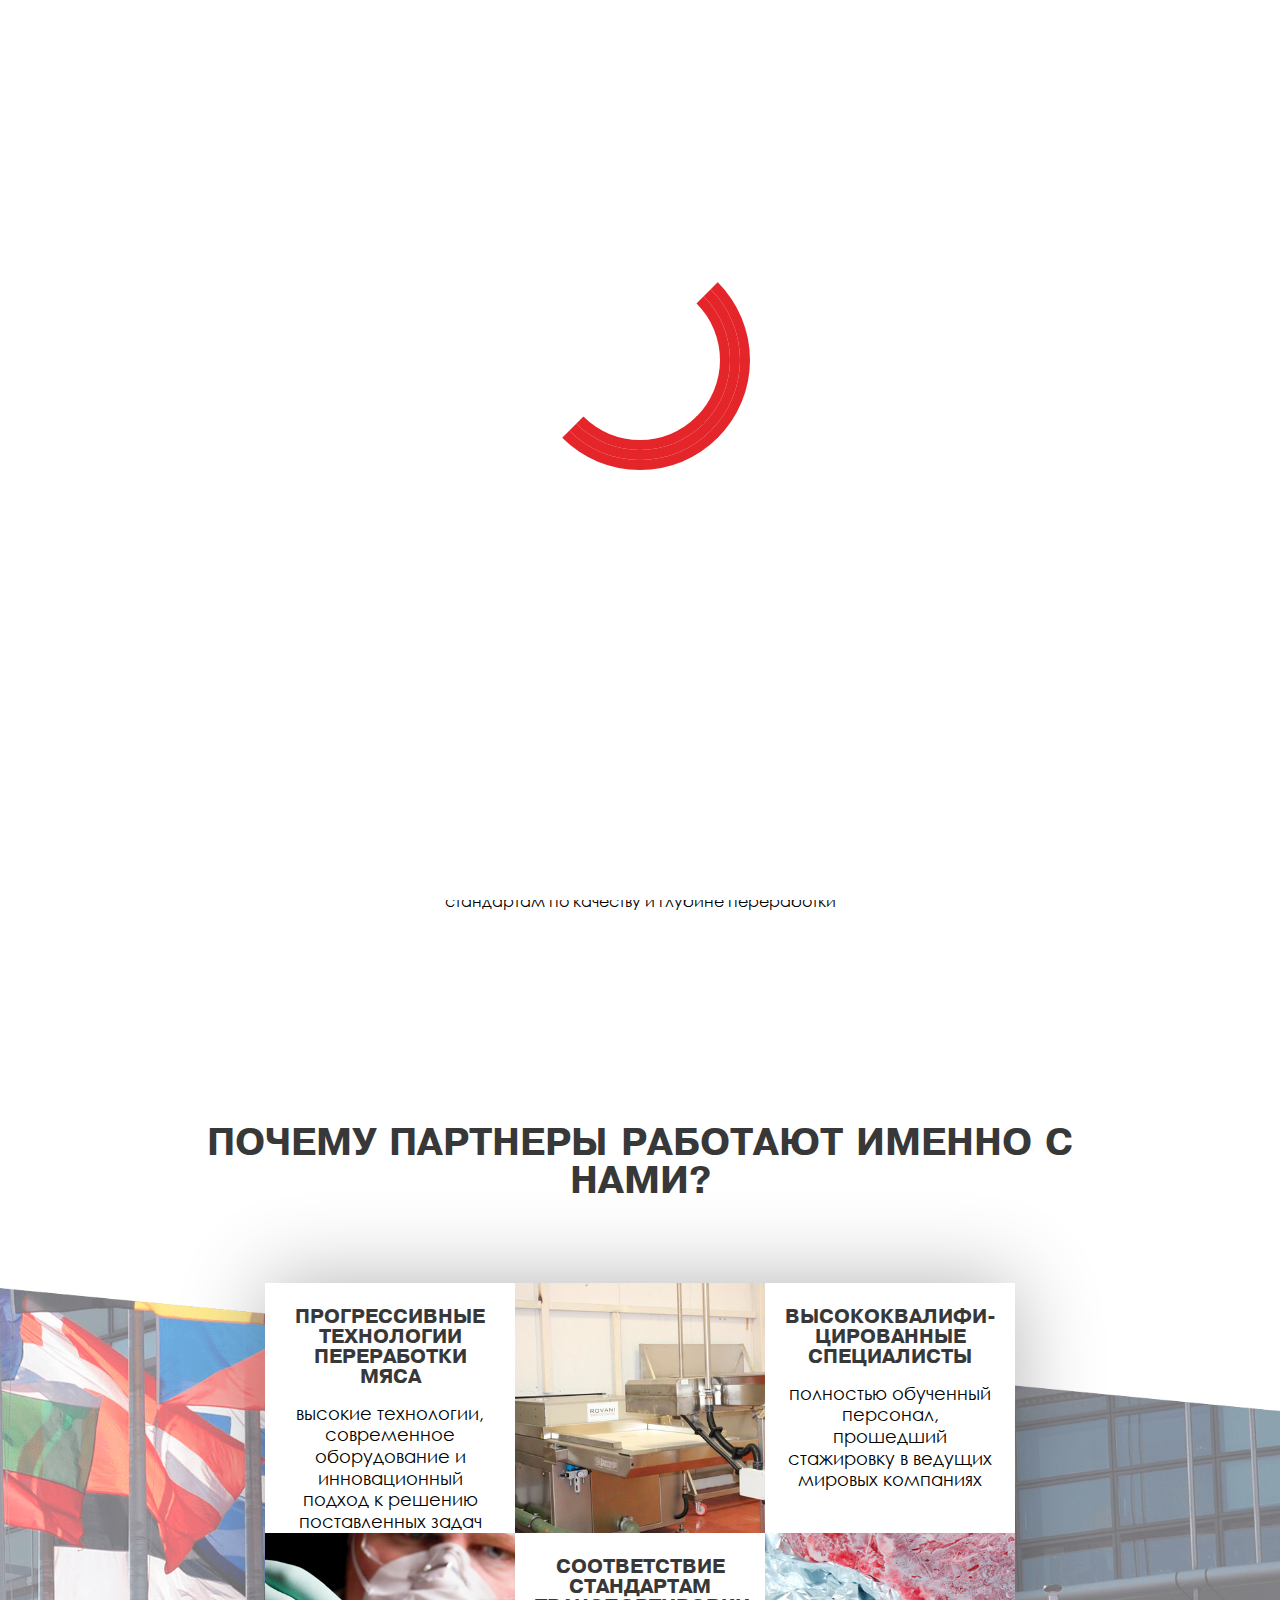
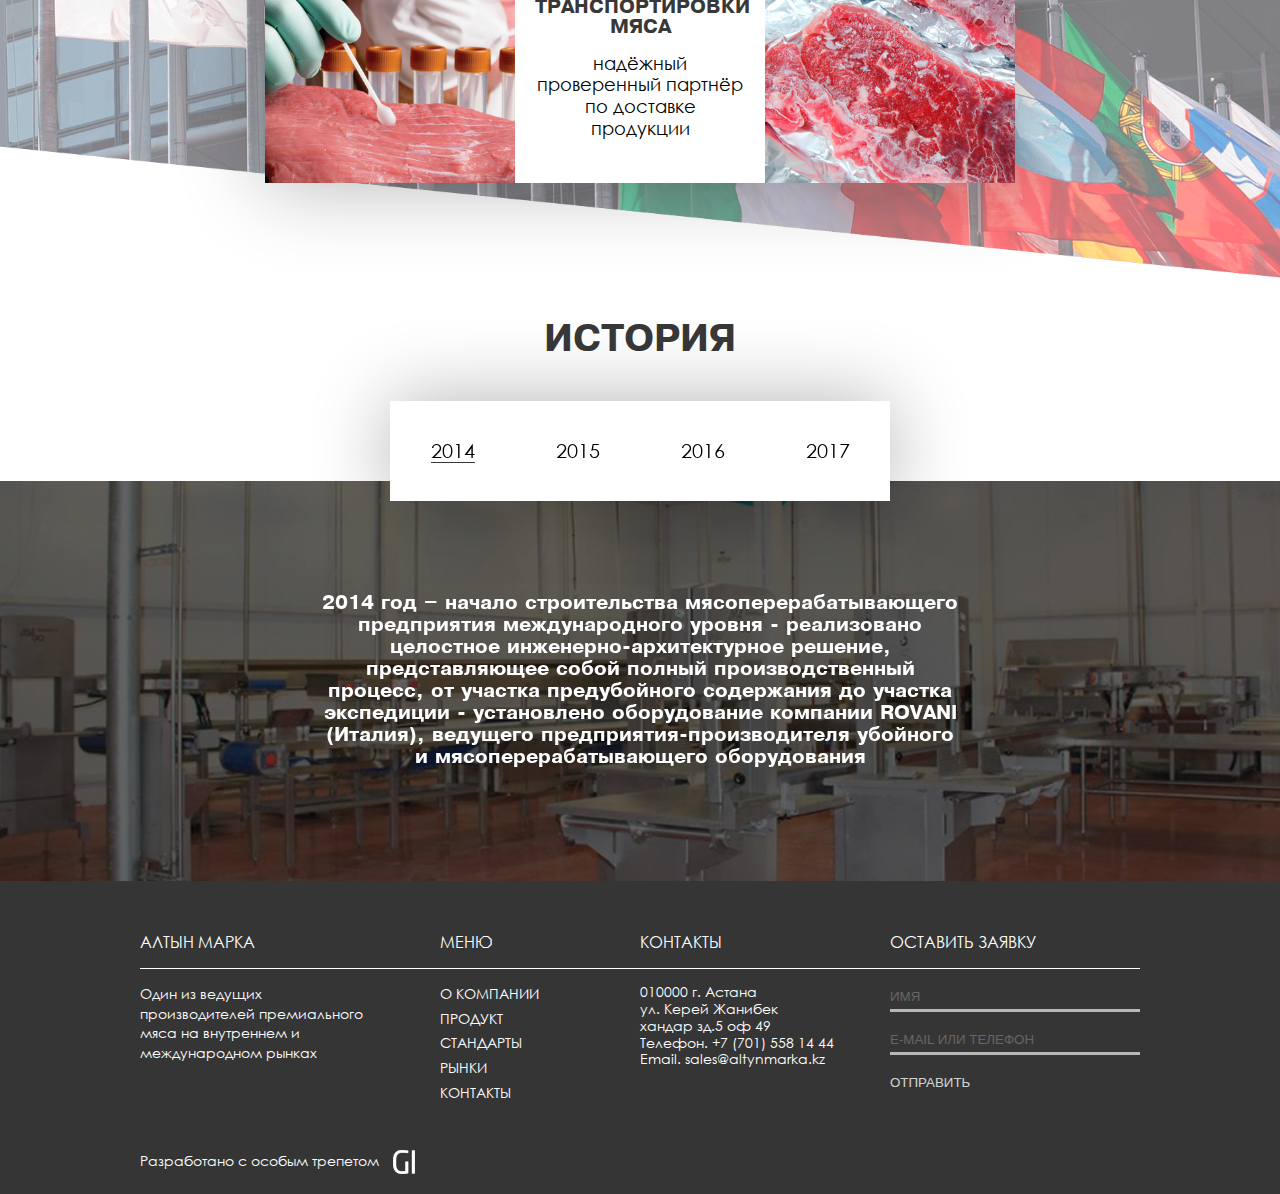
==== commit c05f118d: "changed contacts" ====
--- a/index.html
+++ b/index.html
@@ -9,7 +9,8 @@
 	<meta charset="utf-8">
 
 	<title>Алтын Марка</title>
-	<meta name="description" content="">
+	<meta name="description" content="Алтын Марка - один из ведущих производителей премиального мяса на внутреннем и международном рынках. Качество продукции соответствует стандартам: халяль, ISO 9001, HACCP, ГОСТ.">
+	<meta name="keywords" content="алтын марка, астана, казахстан, мясо, халал, ягнятина, мясо халал, охлажденное мясо, мясо экспорт, натуральное мясо, rovani, экологическое мясо, мясо haccp, мясо гост, премиальное мясо, купить мясо, заказать мясо">
 
 	<link rel="shortcut icon" href="img/favicon/favicon.ico" type="image/x-icon">
 
@@ -23,7 +24,20 @@
 	<link rel="stylesheet" href="css/media.css">
 
 	<script src="js/modernizr.js"></script>
-
+    
+    <!-- Google Analytics -->
+    <script>
+      (function(i,s,o,g,r,a,m){i['GoogleAnalyticsObject']=r;i[r]=i[r]||function(){
+      (i[r].q=i[r].q||[]).push(arguments)},i[r].l=1*new Date();a=s.createElement(o),
+      m=s.getElementsByTagName(o)[0];a.async=1;a.src=g;m.parentNode.insertBefore(a,m)
+      })(window,document,'script','https://www.google-analytics.com/analytics.js','ga');
+
+      ga('create', 'UA-84735589-1', 'auto');
+      ga('send', 'pageview');
+
+    </script>
+    <!-- End of Google Analytics -->
+    
 </head>
 
 <body>
@@ -31,8 +45,8 @@
     <div class="modal-back"></div>
     <div class="thx thx-en">
        <p>
-            THANKS. OUR MANAGERS <br>
-            WILL CALL YOU.
+            THANKS. OUR MANAGER <br>
+            WILL CONTACT YOU.
         </p>
     </div>
     <div class="thx thx-ru">
@@ -61,7 +75,7 @@
                 </div>
                 <div style="background-image: url('img/main-header-bg-2.png');">
                     <h1 class="js-ru">Свежеохлажденная ягнятина <br>в вакуумной упаковке и <br>европаллетах</h1>
-                    <h1 class="js-en">High-quality meat fulffiling all international standards</h1>
+                    <h1 class="js-en">Freshly chilled lamb in <br>vacuum packaging and euro-pallets</h1>
                     <div class="top-icon">
                         <div><img src="img/top-icon-3.png" alt="Свежеохлажденная ягнятина в вакуумной упаковке и европаллетах"></div>
                     </div>
@@ -106,7 +120,7 @@
                                 <span class="js-ru">ул. Керей Жанибек хандар, зд.5, оф 49</span>
                                 <span class="js-en">Zhanibek and kerey 5, office 49</span>
                                 <!--<span>ул. Кунаева, <span>д. 35/1, кв. 3,</span></span>-->
-                               <a href="tel:+77172516520" class="top-phone">+7 (7172) 516 520</a>
+                               <a href="tel:+77015581444" class="top-phone">+7 (701) 558 14 44</a>
                             </adress>
                         </div>
                         <div class="top-lang">
@@ -176,7 +190,7 @@
                         <h3 class="js-ru">Прогрессивные 
                             технологии 
                             переработки мяса</h3>
-                        <h3 class="js-en">PROGRESSIVE TECHNOLOGIES OF PROCESSING MEAT </h3>
+                        <h3 class="js-en">PROGRESSIVE TECHNOLOGIES</h3>
                         
                         <p class="js-ru">высокие технологии, современное оборудование и инновационный подход к решению поставленных задач</p>
                         <p class="js-en">Latest technologies, modern equipment and innovative approach for solution of given goals</p>
@@ -226,7 +240,8 @@
         </section>
         -->
         <section class="history">
-            <h2>История</h2>
+            <h2 class="js-ru">История</h2>
+			<h2 class="js-en">History</h2>
             <div class="history-slider-box">
                 <div class="history-slider">
                     <div style="background-image: url('img/history-2014.jpg');"><div>
@@ -242,7 +257,7 @@
 - мы сосредоточились на нескольких ключевых направлениях: обучении и развитии персонала для повышения его эффективности, внедрение новой производственной системы, в основе которой лежит принцип непрерывных улучшений
 
 </span>
-                   <span class="js-en">Slaughter house was launched in March 2015 and became the bigest one in Central Asia. The project does not have analogues in Central Asia  - We focus on several key directions: improving the skills of specialists and implementation of new production system that is based on principles of continuous improvement.</span>
+                   <span class="js-en">Slaughter house was launched in March 2015 and became the biggest one in Central Asia. The project does not have analogues in Central Asia  - We focus on several key directions: improving the skills of specialists and implementation of new production system that is based on principles of continuous improvement.</span>
                    </div></div>
                     <div style="background-image: url('img/history-2016.jpg');"><div><span class="js-ru">2016 год – Запуск собственного бренда мясной продукции – «Алтын марка©»
 - дальнейшее развитие бренда
@@ -250,7 +265,7 @@
 
 
 </span>
-                  <span class="js-en">Launch its own brand of meat products “Altyn marka” - further development of the brand - launch in new export markets</span>
+                  <span class="js-en">Launch its own brand of meat products “Altyn marka” - further development of the brand - new export markets entrance</span>
                    </div></div>
                     <div style="background-image: url('img/history-2017.jpg');"><div><span class="js-ru">	Дальнейшее развитие производства
 - продолжение реализации стратегии последовательного повышения глубины переработки и увеличения производства продукции 
@@ -280,7 +295,7 @@
                         <h4 class="js-en">Altyn Marka</h4>
                         
                         <p class="js-ru">Один из ведущих производителей премиального мяса на внутреннем и международном рынках</p>
-                        <p class="js-en">One of the leading producer of premium meat in the domestic and international markets</p>
+                        <p class="js-en">One of the leading producers of premium meat in the domestic and international markets</p>
                         
                     </div>
                     <div class="footer-box menu-box">
@@ -324,17 +339,15 @@
                             Акжаикский район <br>
                             село Чапаево <br>
                             -->
-                            Телефон. +7 7187 000000 <br>
-                            Факс. +7 7187 111111 <br>
-                            Email. altyn@marka.kz
+                            Телефон.  +7 (701) 558 14 44<br>
+                            Email. sales@altynmarka.kz
                         </address>
                         
                         <address class="js-en">
                             00001, Astana city<br>
                             Zhanibek and Kerey 5, office 49<br>
-                            Tel: +7 7187 000000 <br>
-                            Fax: +7 7187 111111 <br>
-                            Email: altyn@marka.kz
+                            Tel:  +7 (701) 558 14 44<br>
+                            Email: sales@altynmarka.kz
                         </address>
                     </div>
                     <div class="footer-box form-box footer-box-hidden js-ru">
@@ -414,6 +427,40 @@
     </div>
     <div class="loader-left"></div>
     
+    <script>
+        var docTitleRu = "";
+        var docTitleEn = "";
+    </script>
+    
+    <!-- Yandex.Metrika counter -->
+    <script type="text/javascript">
+        (function (d, w, c) {
+            (w[c] = w[c] || []).push(function() {
+                try {
+                    w.yaCounter39823955 = new Ya.Metrika({
+                        id:39823955,
+                        clickmap:true,
+                        trackLinks:true,
+                        accurateTrackBounce:true
+                    });
+                } catch(e) { }
+            });
+
+            var n = d.getElementsByTagName("script")[0],
+                s = d.createElement("script"),
+                f = function () { n.parentNode.insertBefore(s, n); };
+            s.type = "text/javascript";
+            s.async = true;
+            s.src = "https://mc.yandex.ru/metrika/watch.js";
+
+            if (w.opera == "[object Opera]") {
+                d.addEventListener("DOMContentLoaded", f, false);
+            } else { f(); }
+        })(document, window, "yandex_metrika_callbacks");
+    </script>
+    <noscript><div><img src="https://mc.yandex.ru/watch/39823955" style="position:absolute; left:-9999px;" alt="" /></div></noscript>
+    <!-- /Yandex.Metrika counter -->
+    
 	<!--[if lt IE 9]>
 	<script src="js/es5-shim.min.js"></script>
 	<script src="js/html5shiv.min.js"></script>
--- a/css/main.css
+++ b/css/main.css
@@ -791,7 +791,7 @@
     position: absolute;
     width: 140px;
     height: 40px;
-    top: -40px;
+    bottom: -40px;
     background: #353535;
     border: 2px solid #666; 
     text-align: center;
